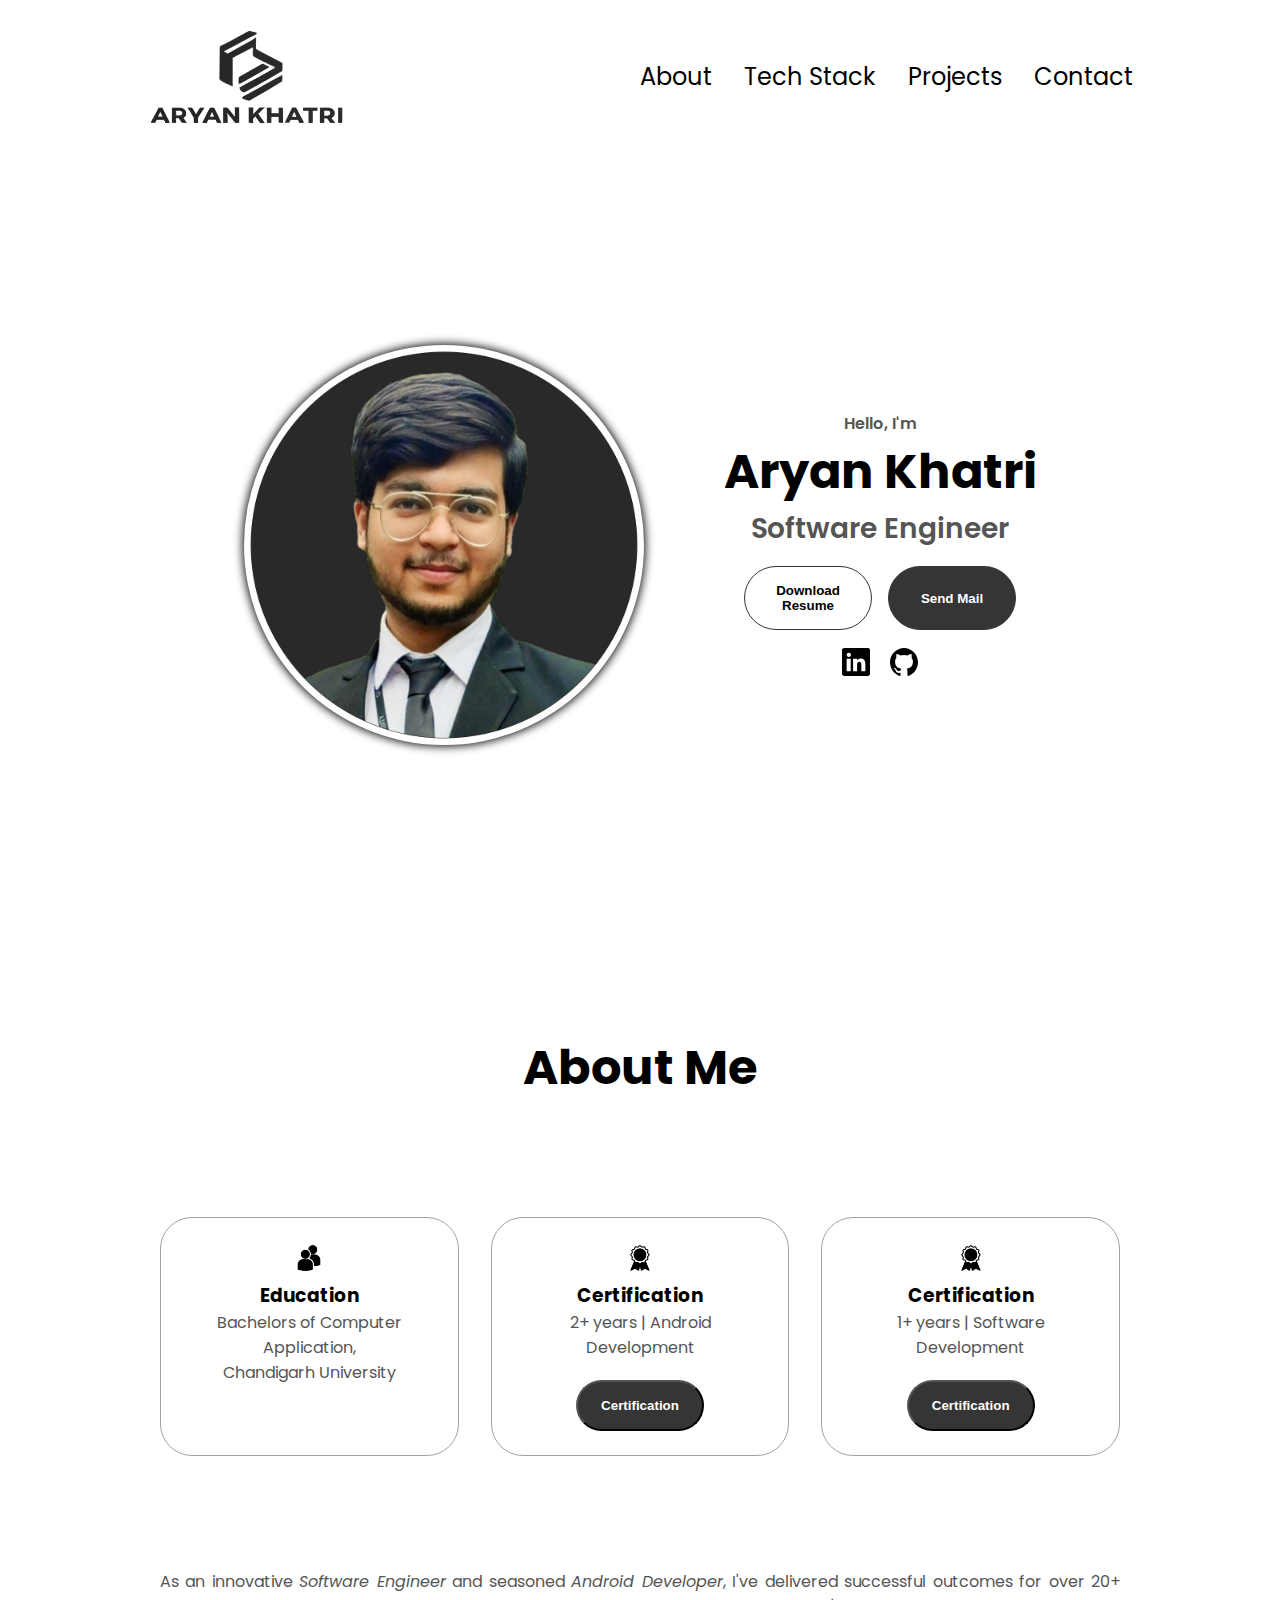
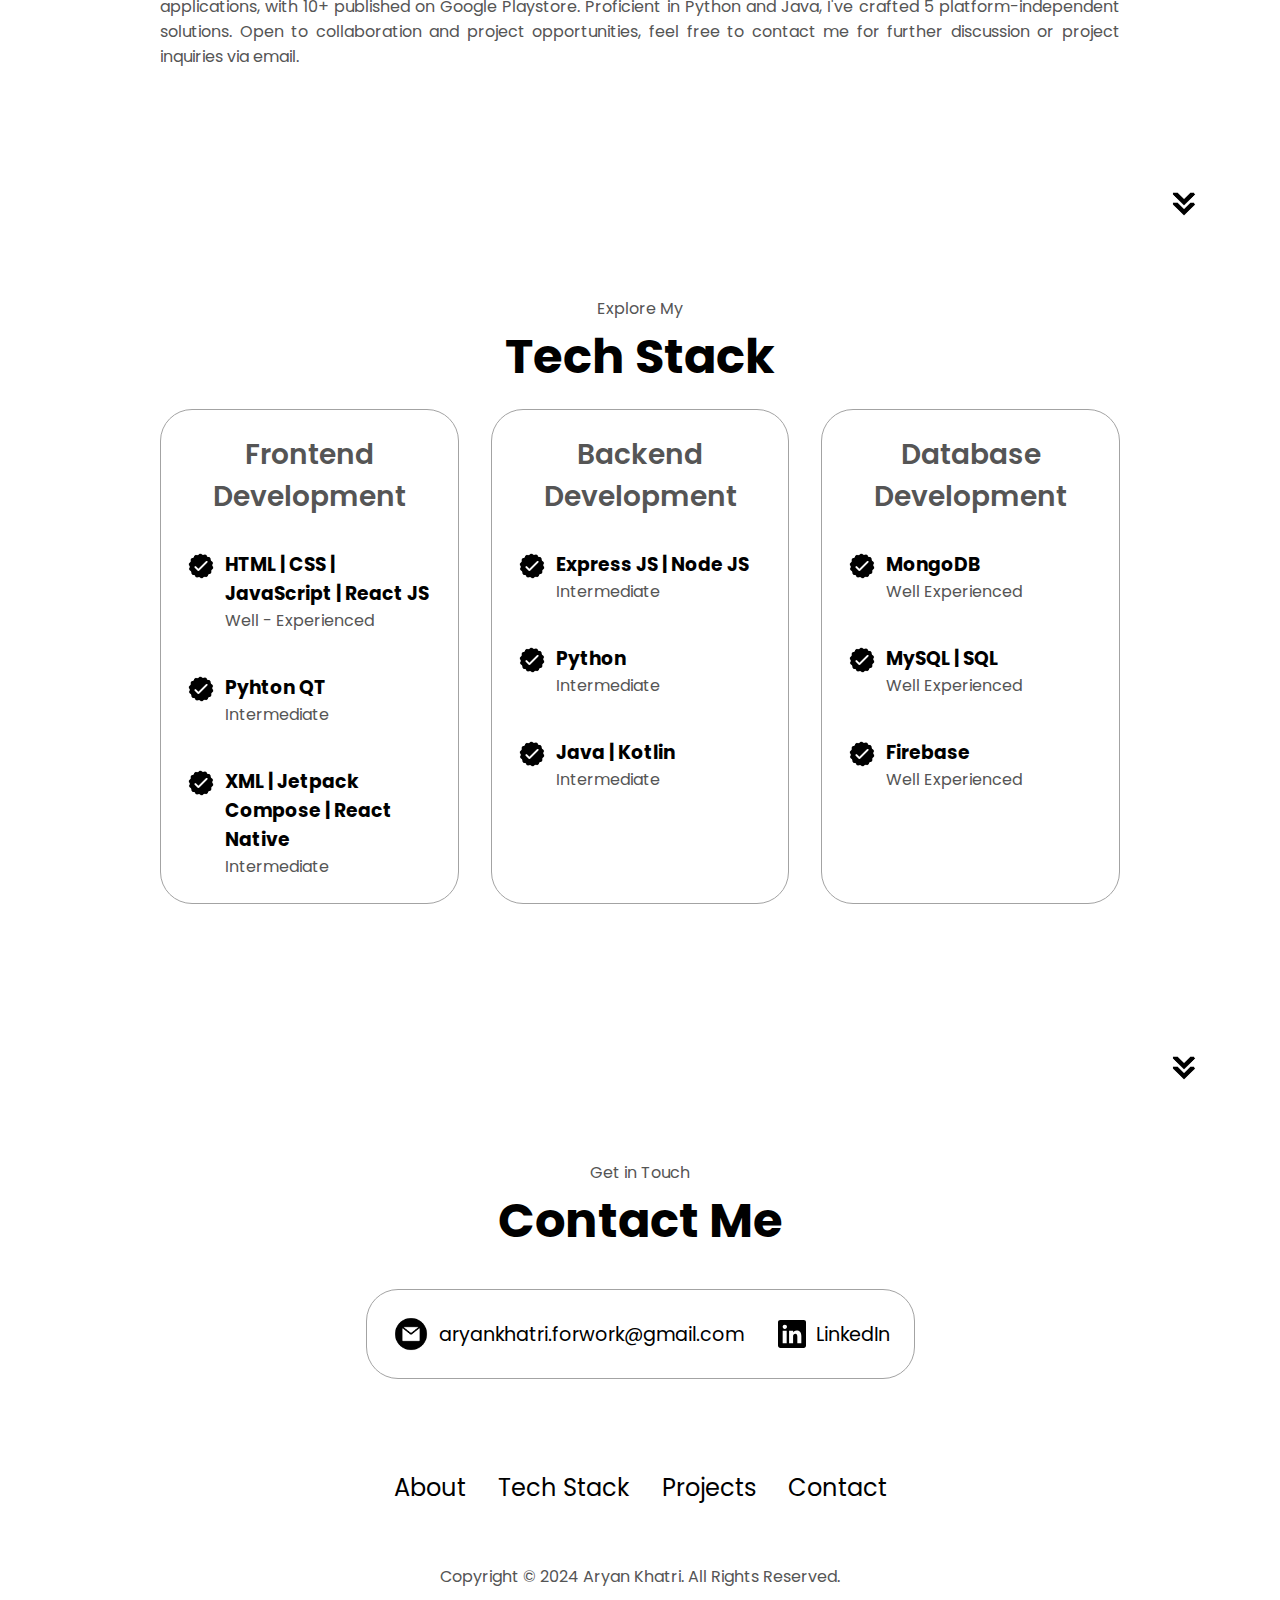
==== index.html @ 06ba3542 "portfolio" ====
<!DOCTYPE html>
<html lang="en">
  <head>
    <meta charset="UTF-8" />
    <meta name="viewport" content="width=device-width, initial-scale=1.0" />
    <title>Aryan Khatri</title>
    <link rel="icon" href="./assets/logo-nav-icon.png" />
    <link rel="stylesheet" href="/style.css" />
    <link rel="stylesheet" href="/mediaQueries.css" />
  </head>
  <body>
    <div class="scroll-watcher"></div>
    <nav id="desktop-nav">
      <img src="./assets/logo-nav.png" alt="logo" class="logo" />
      <div>
        <ul class="nav-links">
          <li><a href="#about">About</a></li>
          <li><a href="#experience">Tech Stack</a></li>
          <li><a href="#projects">Projects</a></li>
          <li><a href="#contact">Contact</a></li>
        </ul>
      </div>
    </nav>
    <nav id="hamburger-nav">
      <img src="./assets/logo-nav.png" alt="logo" width="30%" />
      <div class="hamburger-menu">
        <div class="hamburger-icon" onclick="toggleMenu()">
          <span></span>
          <span></span>
          <span></span>
        </div>
        <div class="menu-links">
          <li><a href="#about" onclick="toggleMenu()">About</a></li>
          <li><a href="#experience" onclick="toggleMenu()">Teck Stack</a></li>
          <li><a href="#projects" onclick="toggleMenu()">Projects</a></li>
          <li><a href="#contact" onclick="toggleMenu()">Contact</a></li>
        </div>
      </div>
    </nav>

    <section id="profile">
      <div class="section__pic-container">
        <img src="./assets/profilepic.png" alt="Aryan profile picture" />
      </div>
      <div class="section__text">
        <p class="section__text__p1">Hello, I'm</p>
        <h1 class="title">Aryan Khatri</h1>
        <p class="section__text__p2">Software Engineer</p>
        <div class="btn-container">
          <button
            class="btn btn-color-2"
            onclick="window.open('./assets/resume.pdf')"
          >
            Download Resume
          </button>
          <button class="btn btn-color-1">
            <a href="mailto:aryankhatri.forwork@gmail.com">Send Mail</a>
          </button>
        </div>
        <div id="socials-container">
          <img
            src="./assets/logo-linkedin.svg"
            alt="My LinkedIn profile"
            class="icon"
            onclick="window.open('https://www.linkedin.com/in/aryan-khatri-283b49229', '_blank')"
          />
          <img
            src="./assets/logo-github.svg"
            alt="My Github profile"
            class="icon"
            onclick="window.open('https://github.com/aryanDevAK', '_blank')"
          />
        </div>
      </div>
    </section>

    <section id="about">
      <h1 class="title">About Me</h1>
      <div class="section-container">
        <div class="about-details-container">
          <div class="about-containers">
            <div class="details-container">
              <img
                src="./assets/education.png"
                alt="Education icon"
                class="icon"
              />
              <h3>Education</h3>
              <p>
                Bachelors of Computer Application,<br />Chandigarh University
              </p>
            </div>
            <div class="details-container">
              <img
                src="./assets/experience.png"
                alt="Experience icon"
                class="icon"
              />
              <h3>Certification</h3>
              <p>2+ years | Android Development</p>
              <button
                class="box-btn"
                onclick="window.open('https://drive.google.com/file/d/1_Xl2D-YAw-LMAHGQYtM7B637UCGHWIzQ/view?usp=drive_link','-_blank')"
              >
                Certification
              </button>
            </div>
            <div class="details-container">
              <img
                src="./assets/experience.png"
                alt="Experience icon"
                class="icon"
              />
              <h3>Certification</h3>
              <p>1+ years | Software Development</p>
              <button
                class="box-btn"
                onclick="window.open('https://drive.google.com/file/d/1wooyBciOslnFU97cR3ZsQciO96mLiVzB/view?usp=drive_link','_blank')"
              >
                Certification
              </button>
            </div>
          </div>
          <div class="text-container">
            <p>
              As an innovative <em>Software Engineer</em> and seasoned
              <em>Android Developer</em>, I've delivered successful outcomes for
              over 20+ applications, with 10+ published on Google Playstore.
              Proficient in Python and Java, I've crafted 5 platform-independent
              solutions. Open to collaboration and project opportunities, feel
              free to contact me for further discussion or project inquiries via
              email.
            </p>
          </div>
        </div>
      </div>
      <img
        src="./assets/arrow.png"
        alt="Arrow icon"
        class="icon arrow"
        onclick="location.href='./#experience'"
      />
    </section>

    <section id="experience">
      <p class="section__text__p1">Explore My</p>
      <h1 class="title">Tech Stack</h1>
      <div class="experience-details-container">
        <div class="about-containers">
          <div class="details-container">
            <h2 class="experience-sub-title">Frontend Development</h2>
            <div class="article-container">
              <article>
                <img
                  src="./assets/checkmark.png"
                  alt="Experience icon"
                  class="icon"
                />
                <div>
                  <h3>HTML | CSS | JavaScript | React JS</h3>
                  <p>Well - Experienced</p>
                </div>
              </article>
              <article>
                <img
                  src="./assets/checkmark.png"
                  alt="Experience icon"
                  class="icon"
                />
                <div>
                  <h3>Pyhton QT</h3>
                  <p>Intermediate</p>
                </div>
              </article>
              <article>
                <img
                  src="./assets/checkmark.png"
                  alt="Experience icon"
                  class="icon"
                />
                <div>
                  <h3>XML | Jetpack Compose | React Native</h3>
                  <p>Intermediate</p>
                </div>
              </article>
            </div>
          </div>
          <div class="details-container">
            <h2 class="experience-sub-title">Backend Development</h2>
            <div class="article-container">
              <article>
                <img
                  src="./assets/checkmark.png"
                  alt="Experience icon"
                  class="icon"
                />
                <div>
                  <h3>Express JS | Node JS</h3>
                  <p>Intermediate</p>
                </div>
              </article>
              <article>
                <img
                  src="./assets/checkmark.png"
                  alt="Experience icon"
                  class="icon"
                />
                <div>
                  <h3>Python</h3>
                  <p>Intermediate</p>
                </div>
              </article>
              <article>
                <img
                  src="./assets/checkmark.png"
                  alt="Experience icon"
                  class="icon"
                />
                <div>
                  <h3>Java | Kotlin</h3>
                  <p>Intermediate</p>
                </div>
              </article>
            </div>
          </div>
          <div class="details-container">
            <h2 class="experience-sub-title">Database Development</h2>
            <div class="article-container">
              <article>
                <img
                  src="./assets/checkmark.png"
                  alt="Experience icon"
                  class="icon"
                />
                <div>
                  <h3>MongoDB</h3>
                  <p>Well Experienced</p>
                </div>
              </article>
              <article>
                <img
                  src="./assets/checkmark.png"
                  alt="Experience icon"
                  class="icon"
                />
                <div>
                  <h3>MySQL | SQL</h3>
                  <p>Well Experienced</p>
                </div>
              </article>
              <article>
                <img
                  src="./assets/checkmark.png"
                  alt="Experience icon"
                  class="icon"
                />
                <div>
                  <h3>Firebase</h3>
                  <p>Well Experienced</p>
                </div>
              </article>
            </div>
          </div>
        </div>
      </div>
      <img
        src="./assets/arrow.png"
        alt="Arrow icon"
        class="icon arrow"
        onclick="location.href='./#projects'"
      />
    </section>

    <section id="contact">
      <p class="section__text__p1">Get in Touch</p>
      <h1 class="title">Contact Me</h1>
      <div class="contact-info-upper-container">
        <div class="contact-info-container">
          <img
            src="./assets/email.png"
            alt="Email icon"
            class="icon contact-icon email-icon"
          />
          <p>
            <a href="mailto:examplemail@gmail.com"
              >aryankhatri.forwork@gmail.com</a
            >
          </p>
        </div>
        <div class="contact-info-container">
          <img
            src="./assets/logo-linkedin.svg"
            alt="LinkedIn icon"
            class="icon contact-icon"
          />
          <p><a href="https://www.linkedin.com">LinkedIn</a></p>
        </div>
      </div>
    </section>

    <footer>
      <nav>
        <div class="nav-links-container">
          <ul class="nav-links">
            <li><a href="#about">About</a></li>
            <li><a href="#experience">Tech Stack</a></li>
            <li><a href="#projects">Projects</a></li>
            <li><a href="#contact">Contact</a></li>
          </ul>
        </div>
      </nav>
      <p>Copyright &#169; 2024 Aryan Khatri. All Rights Reserved.</p>
    </footer>
  </body>
</html>
---- style.css ----
/* GENERAL */

@import url("https://fonts.googleapis.com/css2?family=Poppins:wght@300;400;500;600&display=swap");

* {
  margin: 0;
  padding: 0;
}

body {
  font-family: "Poppins", sans-serif;
}

html {
  scroll-behavior: smooth;
}

p {
  color: rgb(85, 85, 85);
}

/* TRANSITION */

a,
.btn {
  transition: all 300ms ease;
}

/* Scroll Watcher */
.scroll-watcher {
  height: 5px;
  position: fixed;
  top: 0;
  z-index: 100000;
  background-color: black;
  width: 100%;
  scale: 0 1;
  transform-origin: left;
  animation: scroll-watcher linear;
  animation-timeline: scroll();
}
@keyframes scroll-watcher {
  to {
    scale: 1 1;
  }
}

/* DESKTOP NAV */

nav,
.nav-links {
  display: flex;
}

nav {
  justify-content: space-around;
  align-items: center;
  height: 17vh;
}

.nav-links {
  gap: 2rem;
  list-style: none;
  font-size: 1.5rem;
}

a {
  color: black;
  text-decoration: none;
  text-decoration-color: white;
}

a:hover {
  color: grey;
  text-decoration: underline;
  text-underline-offset: 1rem;
  text-decoration-color: rgb(181, 181, 181);
}

.logo {
  width: 200px;
  height: 100px;
}

.logo:hover {
  cursor: pointer;
}

/* HAMBURGER MENU */

#hamburger-nav {
  display: none;
}

.hamburger-menu {
  position: relative;
  display: inline-block;
}

.hamburger-icon {
  display: flex;
  flex-direction: column;
  justify-content: space-between;
  height: 24px;
  width: 30px;
  cursor: pointer;
}

.hamburger-icon span {
  width: 100%;
  height: 2px;
  background-color: black;
  transition: all 0.3 ease-in-out;
}

.menu-links {
  position: absolute;
  top: 100%;
  right: 0;
  background-color: white;
  width: fit-content;
  max-height: 0;
  overflow: hidden;
  transition: all 0.3 ease-in-out;
}

.menu-links a {
  display: block;
  padding: 10px;
  text-align: center;
  font-size: 1.5rem;
  color: black;
  text-decoration: none;
  transition: all 0.3 ease-in-out;
}

.menu-links li {
  list-style: none;
}

.menu-links.open {
  max-height: 300px;
}

.hamburger-icon.open span:first-child {
  transform: rotate(45deg) translate(10px, 5px);
}

.hamburger-icon.open span:nth-child(2) {
  opacity: 0;
}

.hamburger-icon.open span:last-child {
  transform: rotate(-45deg) translate(10px, -5px);
}

.hamburger-icon span:first-child {
  transform: none;
}

.hamburger-icon span:first-child {
  opacity: 1;
}

.hamburger-icon span:first-child {
  transform: none;
}

/* SECTIONS */

section {
  padding-top: 4vh;
  height: 96vh;
  margin: 0 10rem;
  box-sizing: border-box;
  min-height: fit-content;
}

.section-container {
  display: flex;
}

/* PROFILE SECTION */

#profile {
  display: flex;
  justify-content: center;
  gap: 5rem;
  height: 80vh;
}

.section__pic-container {
  display: flex;
  height: 400px;
  width: 400px;
  margin: auto 0;
  border-radius: 50%;
  box-shadow: 0 0 10px 1px;
}

.section__text {
  align-self: center;
  text-align: center;
}

.section__text p {
  font-weight: 600;
}

.section__text__p2 {
  font-size: 1.75rem;
  margin-bottom: 1rem;
}

.title {
  font-size: 3rem;
  text-align: center;
}

#socials-container {
  display: flex;
  justify-content: center;
  margin-top: 1rem;
  gap: 1rem;
}

/* ICONS */

.icon {
  cursor: pointer;
  height: 2rem;
}

/* BUTTONS */

.btn-container {
  display: flex;
  justify-content: center;
  gap: 1rem;
}

.btn {
  font-weight: 600;
  transition: all 300ms ease;
  padding: 1rem;
  width: 8rem;
  border-radius: 2rem;
}

.btn-color-1,
.btn-color-2 {
  border: rgb(53, 53, 53) 0.1rem solid;
}

.btn-color-1:hover,
.btn-color-2:hover {
  cursor: pointer;
}

.btn-color-1,
.btn-color-2:hover {
  background: rgb(53, 53, 53);
  color: white;
}

.btn-color-1:hover,
.box-btn:hover {
  background: rgb(0, 0, 0);
}
.btn-color-1 a {
  color: white;
  text-decoration: none;
}
.btn-color-2 {
  background: none;
}

.btn-color-2:hover {
  border: rgb(255, 255, 255) 0.1rem solid;
}

.btn-container {
  gap: 1rem;
}

.box-btn {
  font-weight: 600;
  transition: all 300ms ease;
  margin-top: 20px;
  padding: 1rem;
  width: 8rem;
  color: white;
  border-radius: 2rem;
  background-color: rgb(53, 53, 53);
}

/* ABOUT SECTION */

#about {
  position: relative;
}
.section__text__p1 {
  text-align: center;
}
.about-containers {
  gap: 2rem;
  margin-bottom: 1rem;
  margin-top: 1rem;
}

.about-details-container {
  justify-content: space-evenly;
  align-items: center;
  flex-direction: column;
  display: flex;
}

.about-containers {
  display: flex;
}

.about-pic {
  border-radius: 2rem;
}

.arrow {
  position: absolute;
  right: -5rem;
  bottom: 2.5rem;
}

.details-container {
  width: 300px;
  padding: 1.5rem;
  flex: 1;
  background: white;
  border-radius: 2rem;
  border: rgb(53, 53, 53) 0.1rem solid;
  border-color: rgb(163, 163, 163);
  text-align: center;
}

.section-container {
  gap: 4rem;
  height: 80%;
}

.section__pic-container {
  height: 400px;
  width: 400px;
  margin: auto 0;
}
.text-container p {
  text-align: justify;
}

/* EXPERIENCE SECTION */

#experience {
  position: relative;
}

.experience-sub-title {
  color: rgb(85, 85, 85);
  font-weight: 600;
  font-size: 1.75rem;
  margin-bottom: 2rem;
}

.experience-details-container {
  display: flex;
  justify-content: center;
  flex-direction: column;
}

.article-container {
  display: flex;
  text-align: initial;
  flex-wrap: wrap;
  flex-direction: row;
  gap: 2.5rem;
  justify-content: flex-start;
}

article {
  display: flex;
  justify-content: space-around;
  gap: 0.5rem;
}

article .icon {
  cursor: default;
}

/* PROJECTS SECTION */

#projects {
  position: relative;
}

.color-container {
  border-color: rgb(163, 163, 163);
  background: rgb(250, 250, 250);
}

.project-img {
  border-radius: 2rem;
  width: 90%;
  height: 90%;
}

.project-title {
  margin: 1rem;
  color: black;
}

.project-btn {
  color: black;
  border-color: rgb(163, 163, 163);
}

/* CONTACT */

#contact {
  display: flex;
  justify-content: center;
  flex-direction: column;
  height: 70vh;
}

.contact-info-upper-container {
  display: flex;
  justify-content: center;
  border-radius: 2rem;
  border: rgb(53, 53, 53) 0.1rem solid;
  border-color: rgb(163, 163, 163);
  background: (250, 250, 250);
  margin: 2rem auto;
  padding: 0.5rem;
}

.contact-info-container {
  display: flex;
  align-items: center;
  justify-content: center;
  gap: 0.5rem;
  margin: 1rem;
}

.contact-info-container p {
  font-size: larger;
}

.contact-icon {
  cursor: default;
}

.email-icon {
  height: 2.5rem;
}

/* FOOTER SECTION */

footer {
  height: 26vh;
  margin: 0 1rem;
}

footer p {
  text-align: center;
}

@keyframes fade-in {
  from {
    scale: 0.8;
    opacity: 0;
  }
  to {
    scale: 1;
    opacity: 100;
  }
}
---- mediaQueries.css ----
@media screen and (max-width: 1400px) {
  #profile {
    height: 83vh;
    margin-bottom: 6rem;
  }
  .about-containers {
    flex-wrap: wrap;
  }
  #contact,
  #projects {
    height: fit-content;
  }
}

@media screen and (max-width: 1200px) {
  #desktop-nav {
    display: none;
  }
  #hamburger-nav {
    display: flex;
  }
  #experience,
  .experience-details-container {
    margin-top: 2rem;
  }
  #profile,
  .section-container {
    display: block;
  }
  .arrow {
    display: none;
  }
  section,
  .section-container {
    height: fit-content;
  }
  section {
    margin: 0 5%;
  }
  .section__pic-container {
    width: 275px;
    height: 275px;
    margin: 0 auto 2rem;
  }
  .about-containers {
    margin-top: 0;
  }
}

@media screen and (max-width: 600px) {
  #contact,
  footer {
    height: 40vh;
  }
  #profile {
    height: 83vh;
    margin-bottom: 0;
  }
  article {
    font-size: 1rem;
  }
  footer nav {
    height: fit-content;
    margin-bottom: 2rem;
  }
  .about-containers,
  .contact-info-upper-container,
  .btn-container {
    flex-wrap: wrap;
  }
  .contact-info-container {
    margin: 0;
  }
  .contact-info-container p,
  .nav-links li a {
    font-size: 1rem;
  }
  .experience-sub-title {
    font-size: 1.25rem;
  }
  .logo {
    font-size: 1.5rem;
  }
  .nav-links {
    flex-direction: column;
    gap: 0.5rem;
    text-align: center;
  }
  .section__pic-container {
    width: 275px;
    height: 275px;
    justify-content: center;
  }
  .section__text__p2 {
    font-size: 1.25rem;
  }
  .title {
    font-size: 2rem;
  }
  .text-container {
    text-align: justify;
  }
}
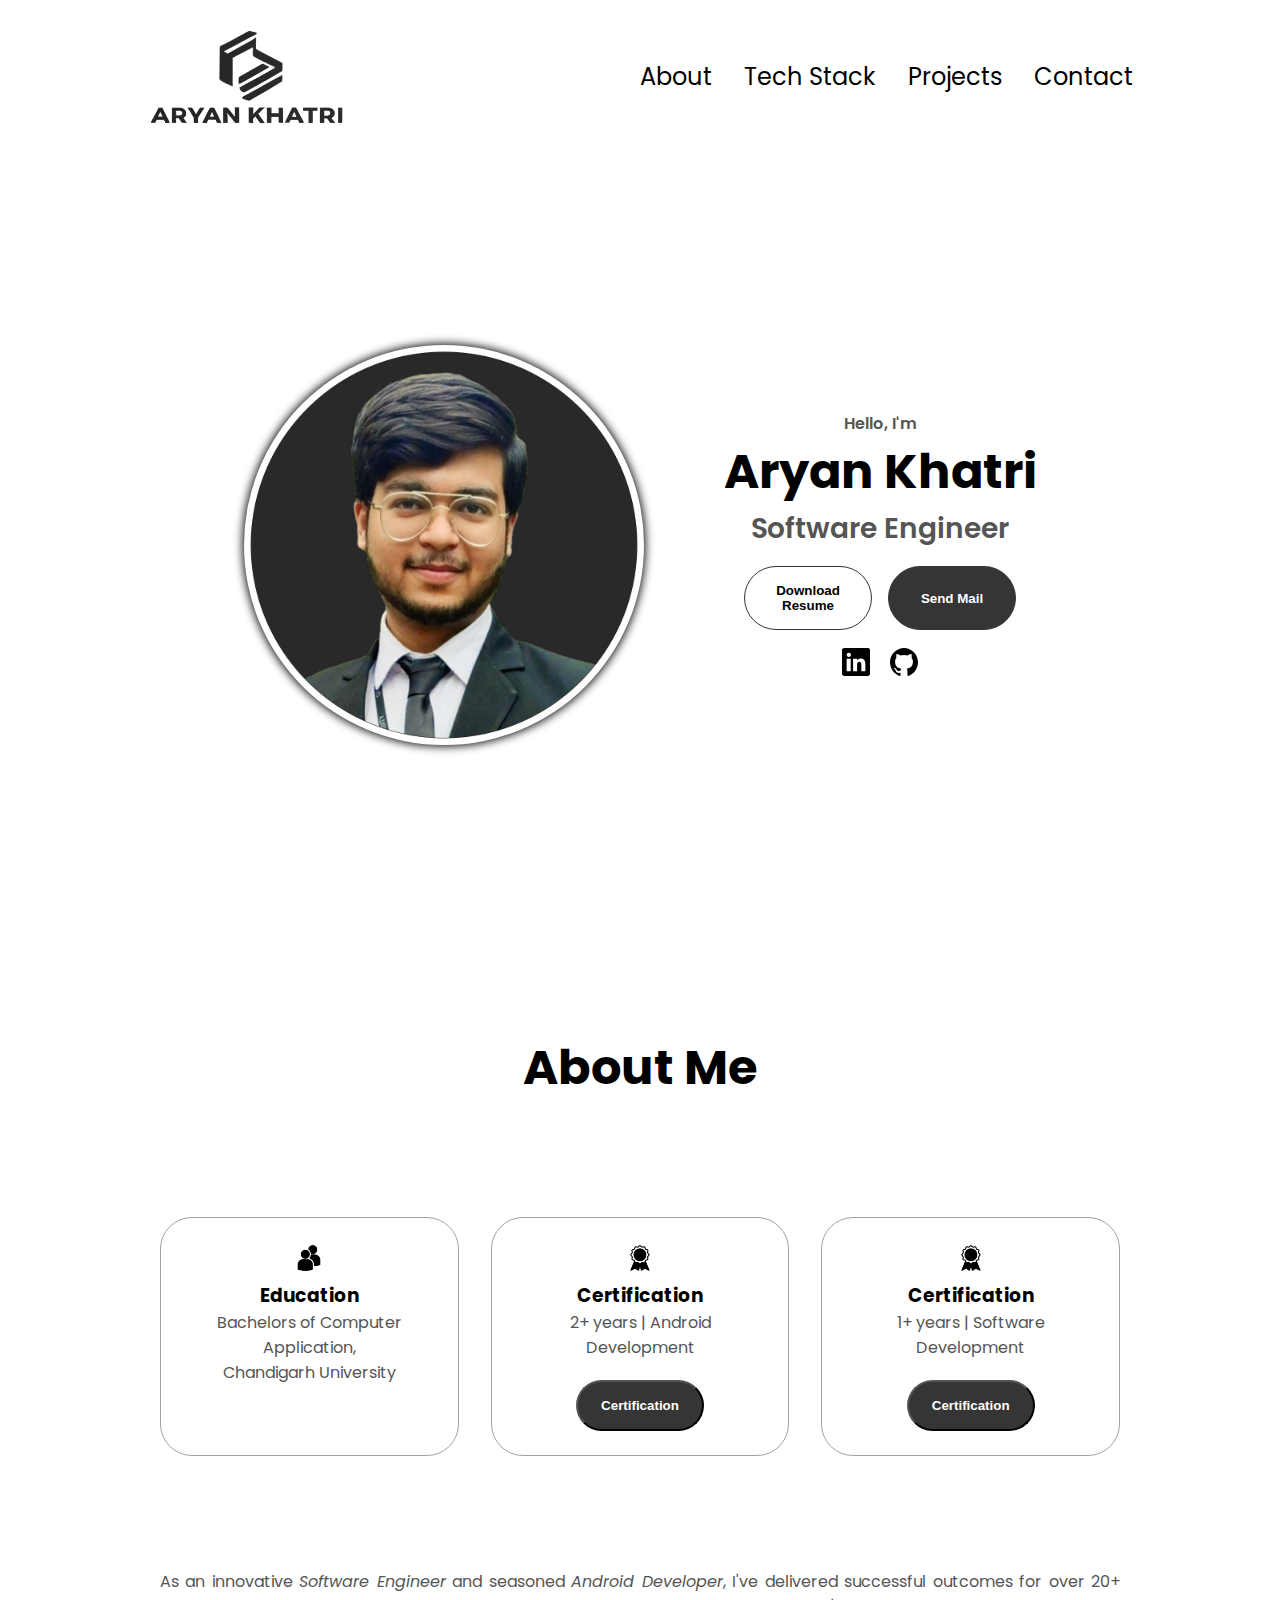
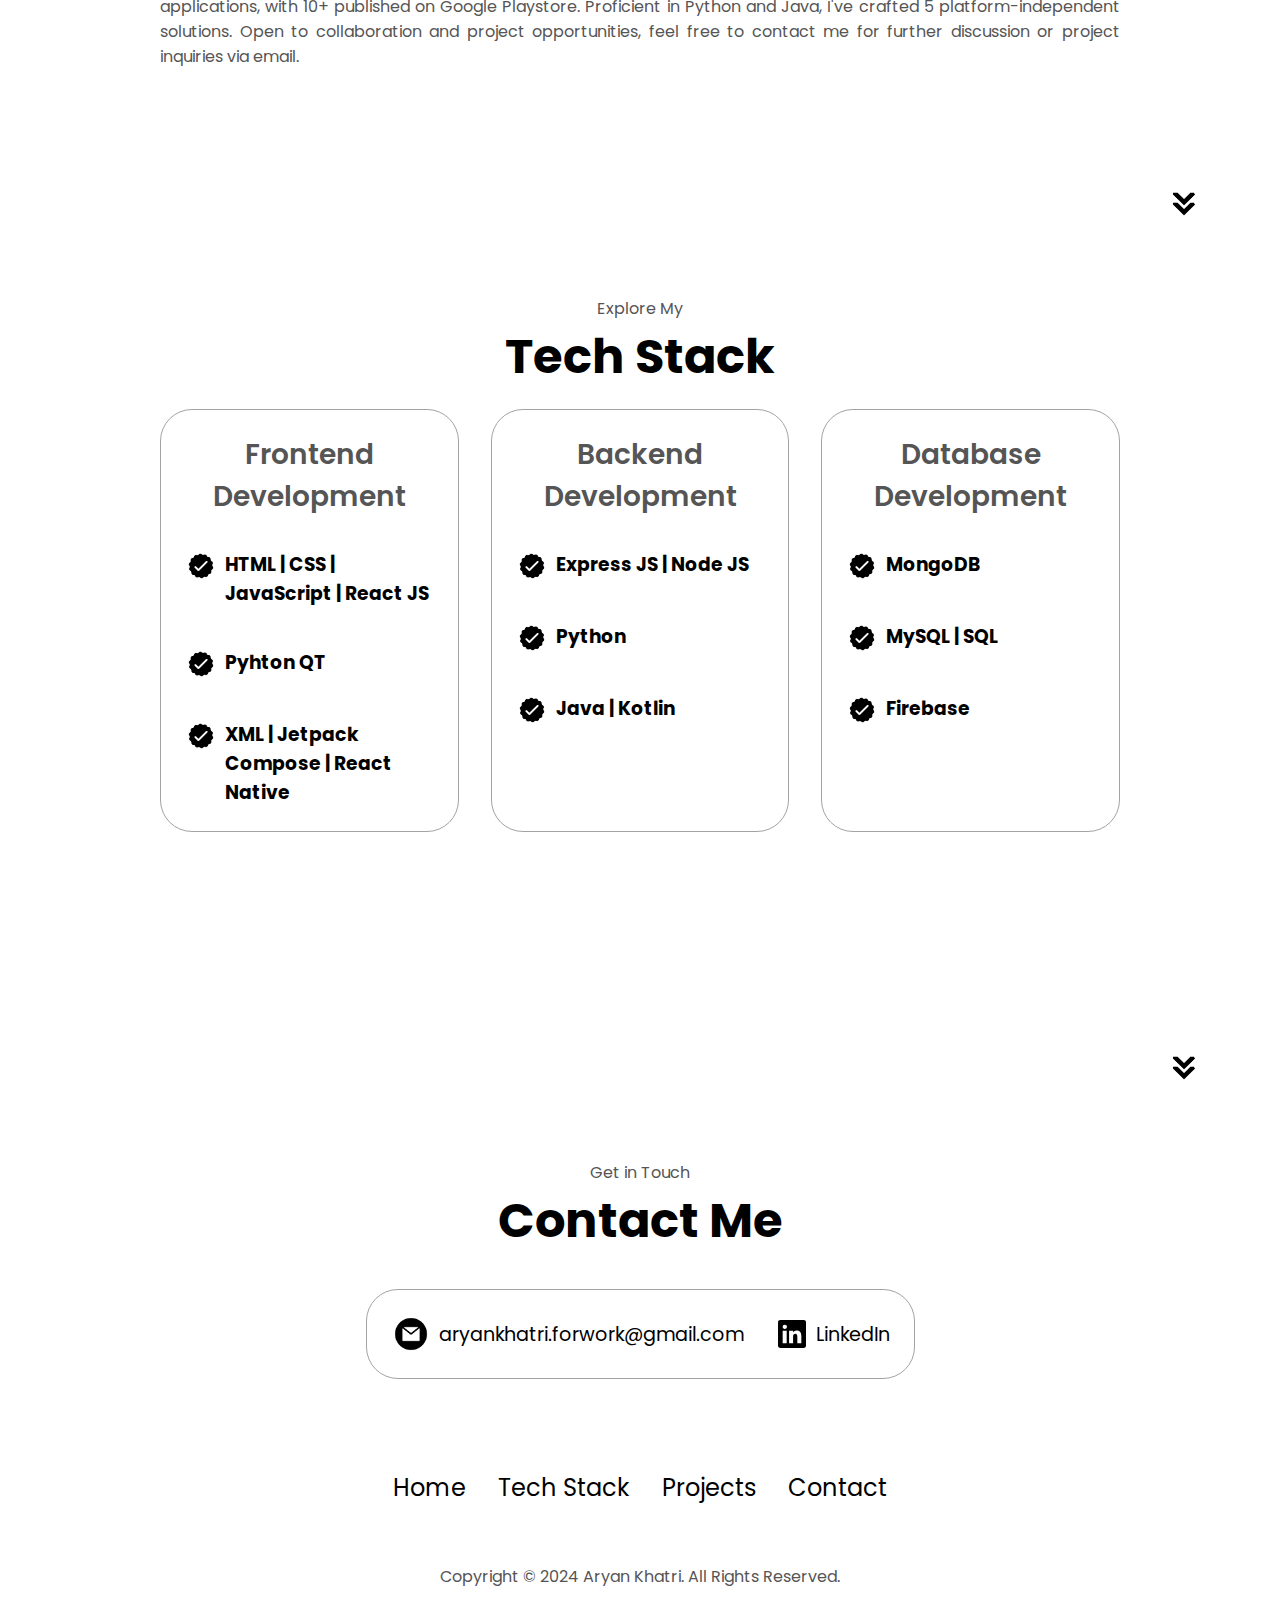
==== commit 473c1ac6: "portfolio" ====
--- a/index.html
+++ b/index.html
@@ -22,7 +22,7 @@
       </div>
     </nav>
     <nav id="hamburger-nav">
-      <img src="./assets/logo-nav.png" alt="logo" width="30%" />
+      <a href=""><img src="./assets/logo-nav.png" alt="logo" width="30%" /></a>
       <div class="hamburger-menu">
         <div class="hamburger-icon" onclick="toggleMenu()">
           <span></span>
@@ -100,7 +100,7 @@
               <p>2+ years | Android Development</p>
               <button
                 class="box-btn"
-                onclick="window.open('https://drive.google.com/file/d/1_Xl2D-YAw-LMAHGQYtM7B637UCGHWIzQ/view?usp=drive_link','-_blank')"
+                onclick="window.open('https://drive.google.com/file/d/1PBqS_9wfz19Wa4eLKAPt_MYzRF_PQ6pl/view?usp=sharing','-_blank')"
               >
                 Certification
               </button>
@@ -158,7 +158,6 @@
                 />
                 <div>
                   <h3>HTML | CSS | JavaScript | React JS</h3>
-                  <p>Well - Experienced</p>
                 </div>
               </article>
               <article>
@@ -169,7 +168,6 @@
                 />
                 <div>
                   <h3>Pyhton QT</h3>
-                  <p>Intermediate</p>
                 </div>
               </article>
               <article>
@@ -180,7 +178,6 @@
                 />
                 <div>
                   <h3>XML | Jetpack Compose | React Native</h3>
-                  <p>Intermediate</p>
                 </div>
               </article>
             </div>
@@ -196,7 +193,6 @@
                 />
                 <div>
                   <h3>Express JS | Node JS</h3>
-                  <p>Intermediate</p>
                 </div>
               </article>
               <article>
@@ -207,7 +203,6 @@
                 />
                 <div>
                   <h3>Python</h3>
-                  <p>Intermediate</p>
                 </div>
               </article>
               <article>
@@ -218,7 +213,6 @@
                 />
                 <div>
                   <h3>Java | Kotlin</h3>
-                  <p>Intermediate</p>
                 </div>
               </article>
             </div>
@@ -234,7 +228,6 @@
                 />
                 <div>
                   <h3>MongoDB</h3>
-                  <p>Well Experienced</p>
                 </div>
               </article>
               <article>
@@ -245,7 +238,6 @@
                 />
                 <div>
                   <h3>MySQL | SQL</h3>
-                  <p>Well Experienced</p>
                 </div>
               </article>
               <article>
@@ -256,7 +248,6 @@
                 />
                 <div>
                   <h3>Firebase</h3>
-                  <p>Well Experienced</p>
                 </div>
               </article>
             </div>
@@ -302,7 +293,7 @@
       <nav>
         <div class="nav-links-container">
           <ul class="nav-links">
-            <li><a href="#about">About</a></li>
+            <li><a href="#profile">Home</a></li>
             <li><a href="#experience">Tech Stack</a></li>
             <li><a href="#projects">Projects</a></li>
             <li><a href="#contact">Contact</a></li>
@@ -311,5 +302,6 @@
       </nav>
       <p>Copyright &#169; 2024 Aryan Khatri. All Rights Reserved.</p>
     </footer>
+    <script src="script.js"></script>
   </body>
 </html>
--- a/style.css
+++ b/style.css
@@ -480,3 +480,29 @@
     opacity: 100;
   }
 }
+
+/* Light mode styles */
+body {
+  background-color: white;
+  color: black;
+}
+
+/* Dark mode styles */
+.dark-mode body {
+  background-color: #1a1a1a;
+  color: white;
+}
+
+/* Style for the mode toggle button */
+.mode-toggle {
+  background-color: transparent;
+  border: none;
+  color: white;
+  cursor: pointer;
+  font-size: 16px;
+  padding: 10px 20px;
+}
+
+.mode-toggle:hover {
+  background-color: rgba(255, 255, 255, 0.1);
+}
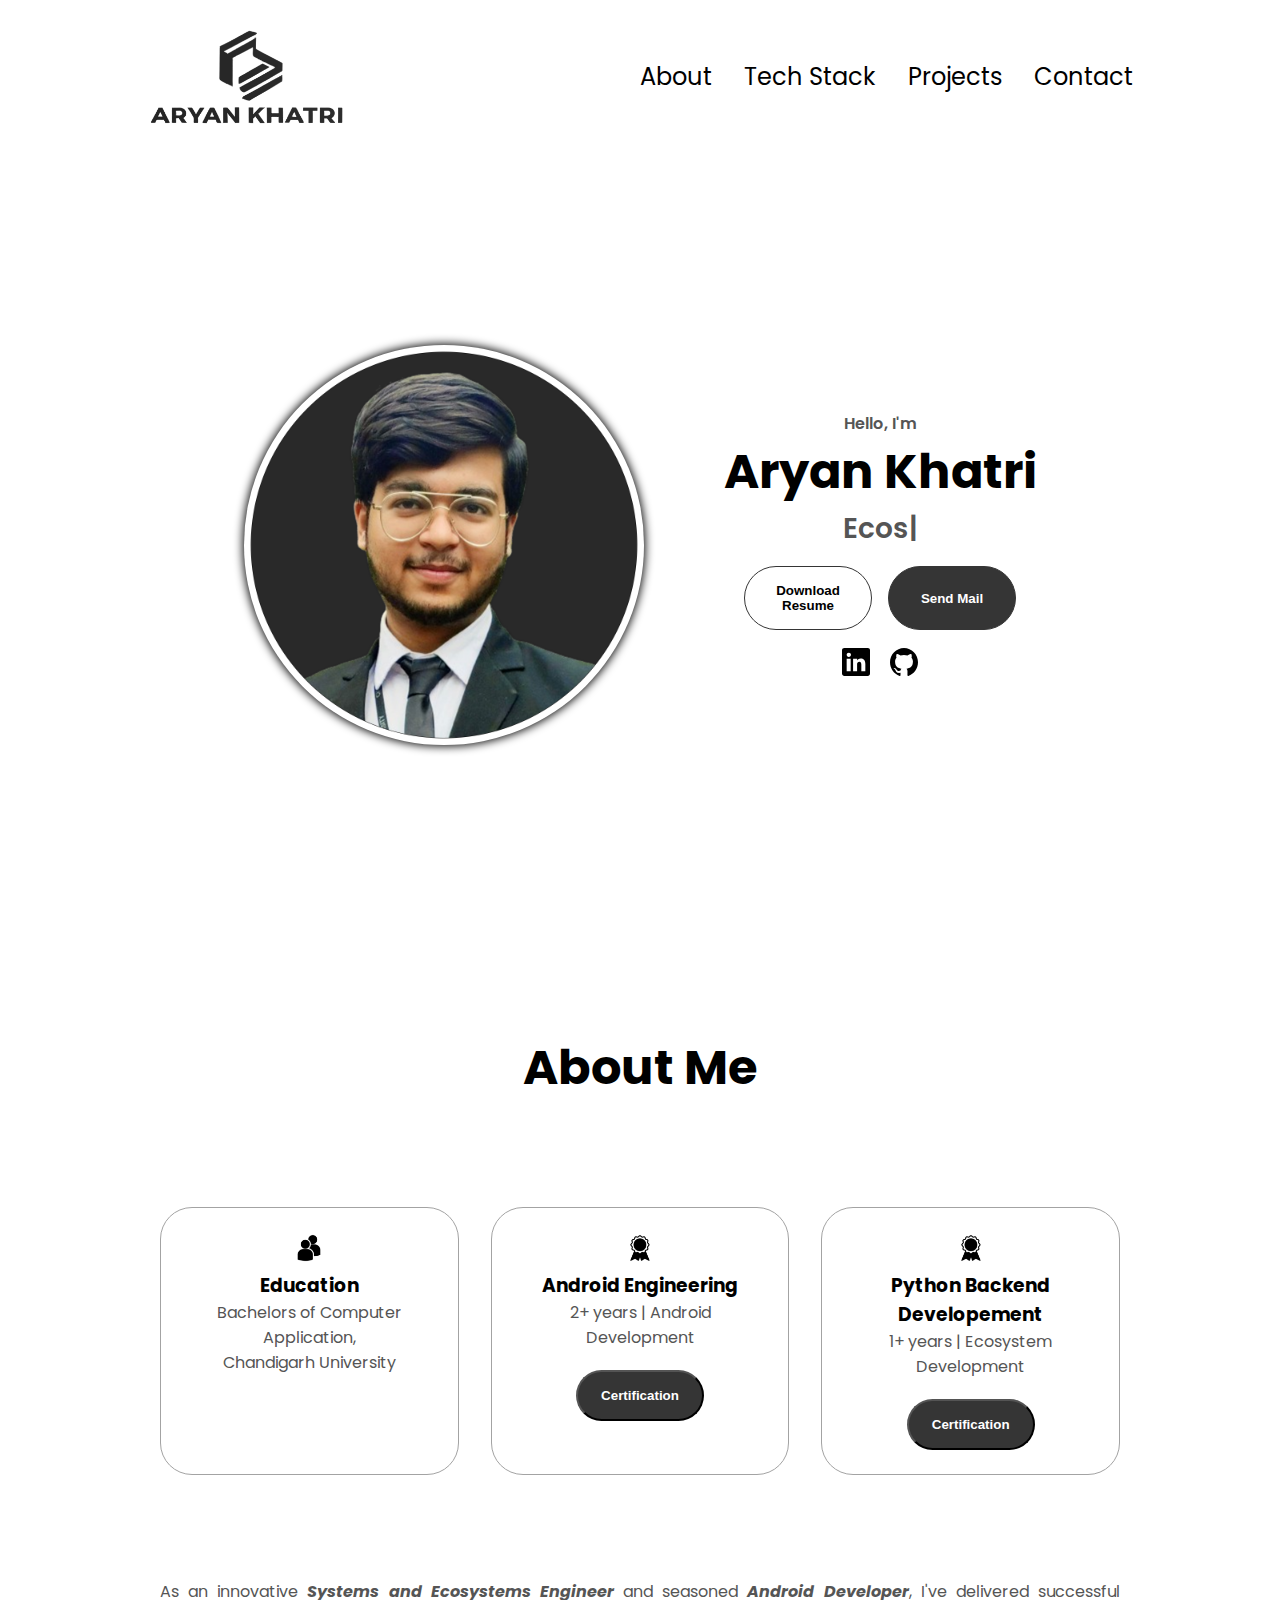
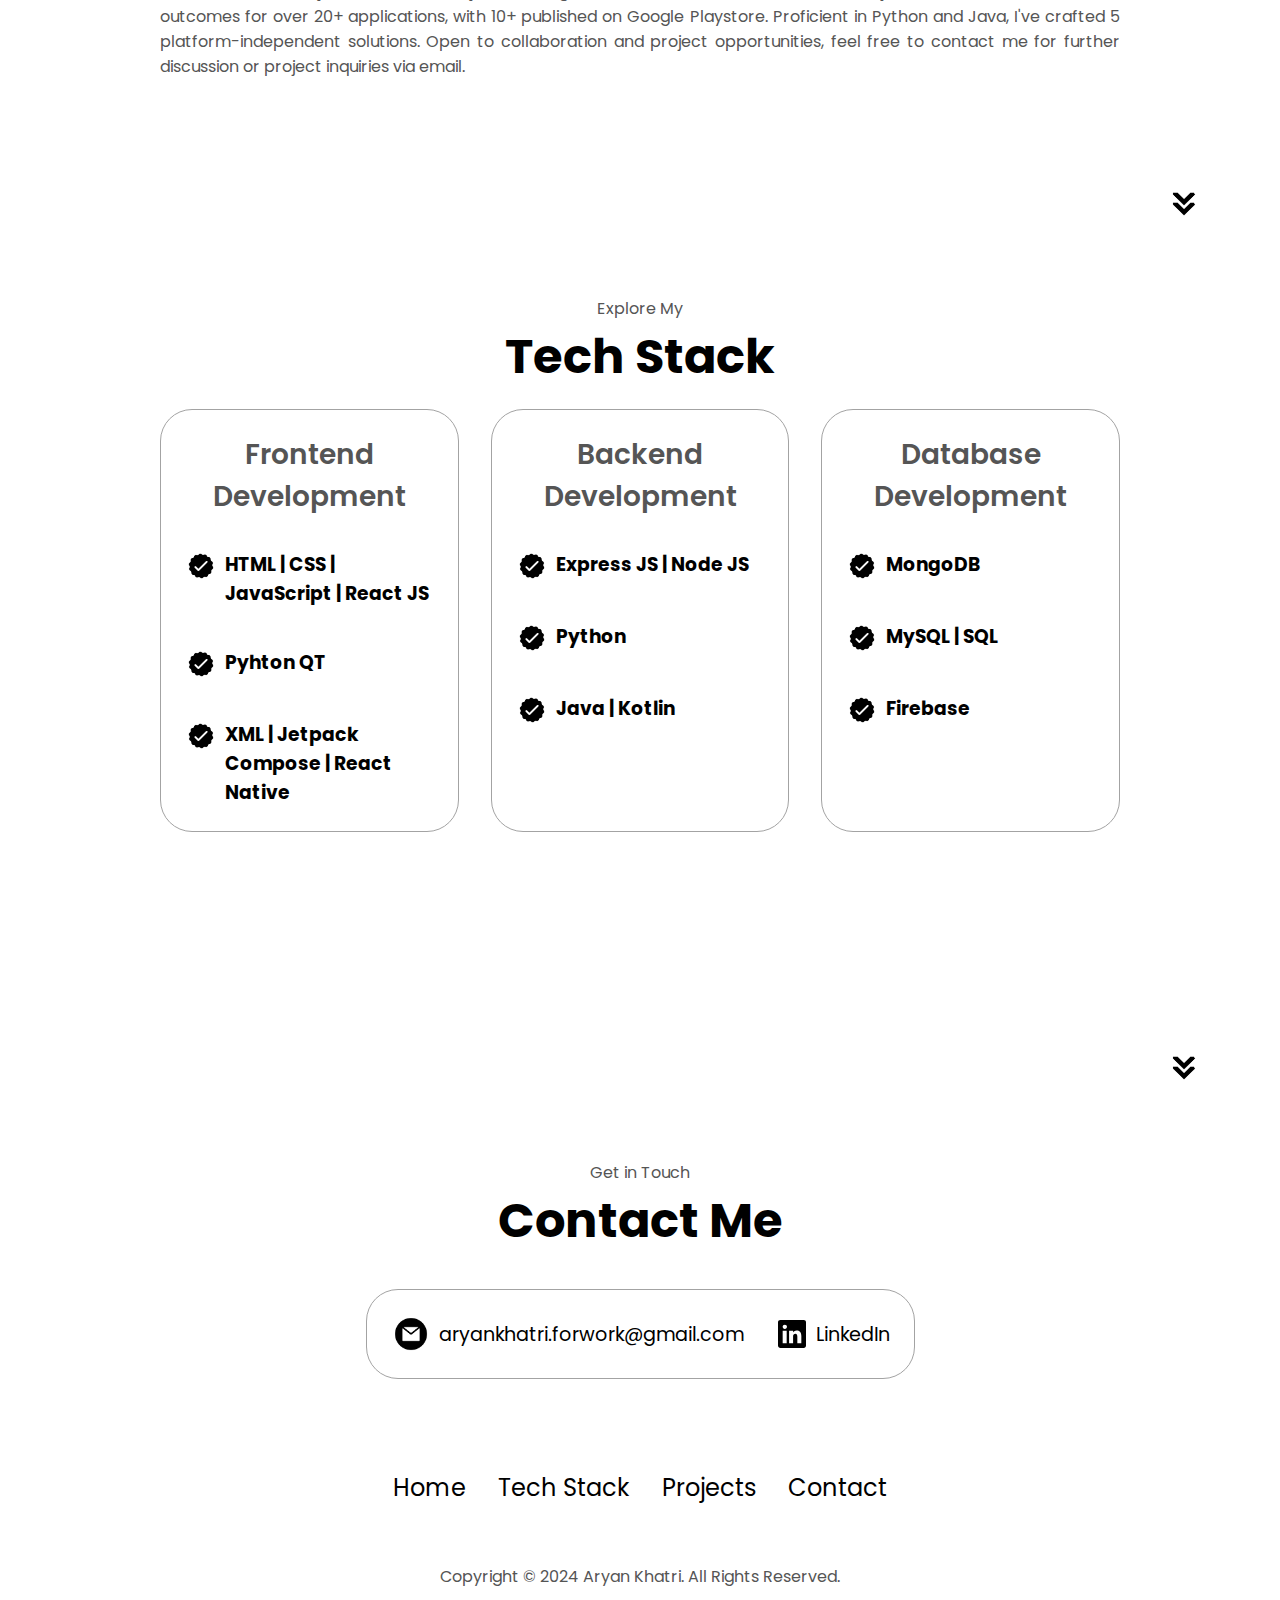
==== commit 11d6a395: "portfolio" ====
--- a/index.html
+++ b/index.html
@@ -45,7 +45,7 @@
       <div class="section__text">
         <p class="section__text__p1">Hello, I'm</p>
         <h1 class="title">Aryan Khatri</h1>
-        <p class="section__text__p2">Software Engineer</p>
+        <p class="section__text__p2" id="changingText">Software Engineer</p>
         <div class="btn-container">
           <button
             class="btn btn-color-2"
@@ -96,7 +96,7 @@
                 alt="Experience icon"
                 class="icon"
               />
-              <h3>Certification</h3>
+              <h3>Android Engineering</h3>
               <p>2+ years | Android Development</p>
               <button
                 class="box-btn"
@@ -111,8 +111,8 @@
                 alt="Experience icon"
                 class="icon"
               />
-              <h3>Certification</h3>
-              <p>1+ years | Software Development</p>
+              <h3>Python Backend Developement</h3>
+              <p>1+ years | Ecosystem Development</p>
               <button
                 class="box-btn"
                 onclick="window.open('https://drive.google.com/file/d/1wooyBciOslnFU97cR3ZsQciO96mLiVzB/view?usp=drive_link','_blank')"
@@ -123,13 +123,14 @@
           </div>
           <div class="text-container">
             <p>
-              As an innovative <em>Software Engineer</em> and seasoned
-              <em>Android Developer</em>, I've delivered successful outcomes for
-              over 20+ applications, with 10+ published on Google Playstore.
-              Proficient in Python and Java, I've crafted 5 platform-independent
-              solutions. Open to collaboration and project opportunities, feel
-              free to contact me for further discussion or project inquiries via
-              email.
+              As an innovative
+              <em><b>Systems and Ecosystems Engineer</b></em> and seasoned
+              <em><b>Android Developer</b></em
+              >, I've delivered successful outcomes for over 20+ applications,
+              with 10+ published on Google Playstore. Proficient in Python and
+              Java, I've crafted 5 platform-independent solutions. Open to
+              collaboration and project opportunities, feel free to contact me
+              for further discussion or project inquiries via email.
             </p>
           </div>
         </div>
--- a/style.css
+++ b/style.css
@@ -8,7 +8,7 @@
 }
 
 body {
-  font-family: "Poppins", sans-serif;
+  font-family: "poppins", "Roboto", "Arial", "Vedanta";
 }
 
 html {
@@ -353,6 +353,16 @@
 .text-container p {
   text-align: justify;
 }
+.section__text__p2::after {
+  content: "|"; /* Blinking cursor */
+  animation: blink 2s infinite;
+}
+
+@keyframes blink {
+  50% {
+    opacity: 0;
+  }
+}
 
 /* EXPERIENCE SECTION */
 
@@ -480,29 +490,3 @@
     opacity: 100;
   }
 }
-
-/* Light mode styles */
-body {
-  background-color: white;
-  color: black;
-}
-
-/* Dark mode styles */
-.dark-mode body {
-  background-color: #1a1a1a;
-  color: white;
-}
-
-/* Style for the mode toggle button */
-.mode-toggle {
-  background-color: transparent;
-  border: none;
-  color: white;
-  cursor: pointer;
-  font-size: 16px;
-  padding: 10px 20px;
-}
-
-.mode-toggle:hover {
-  background-color: rgba(255, 255, 255, 0.1);
-}
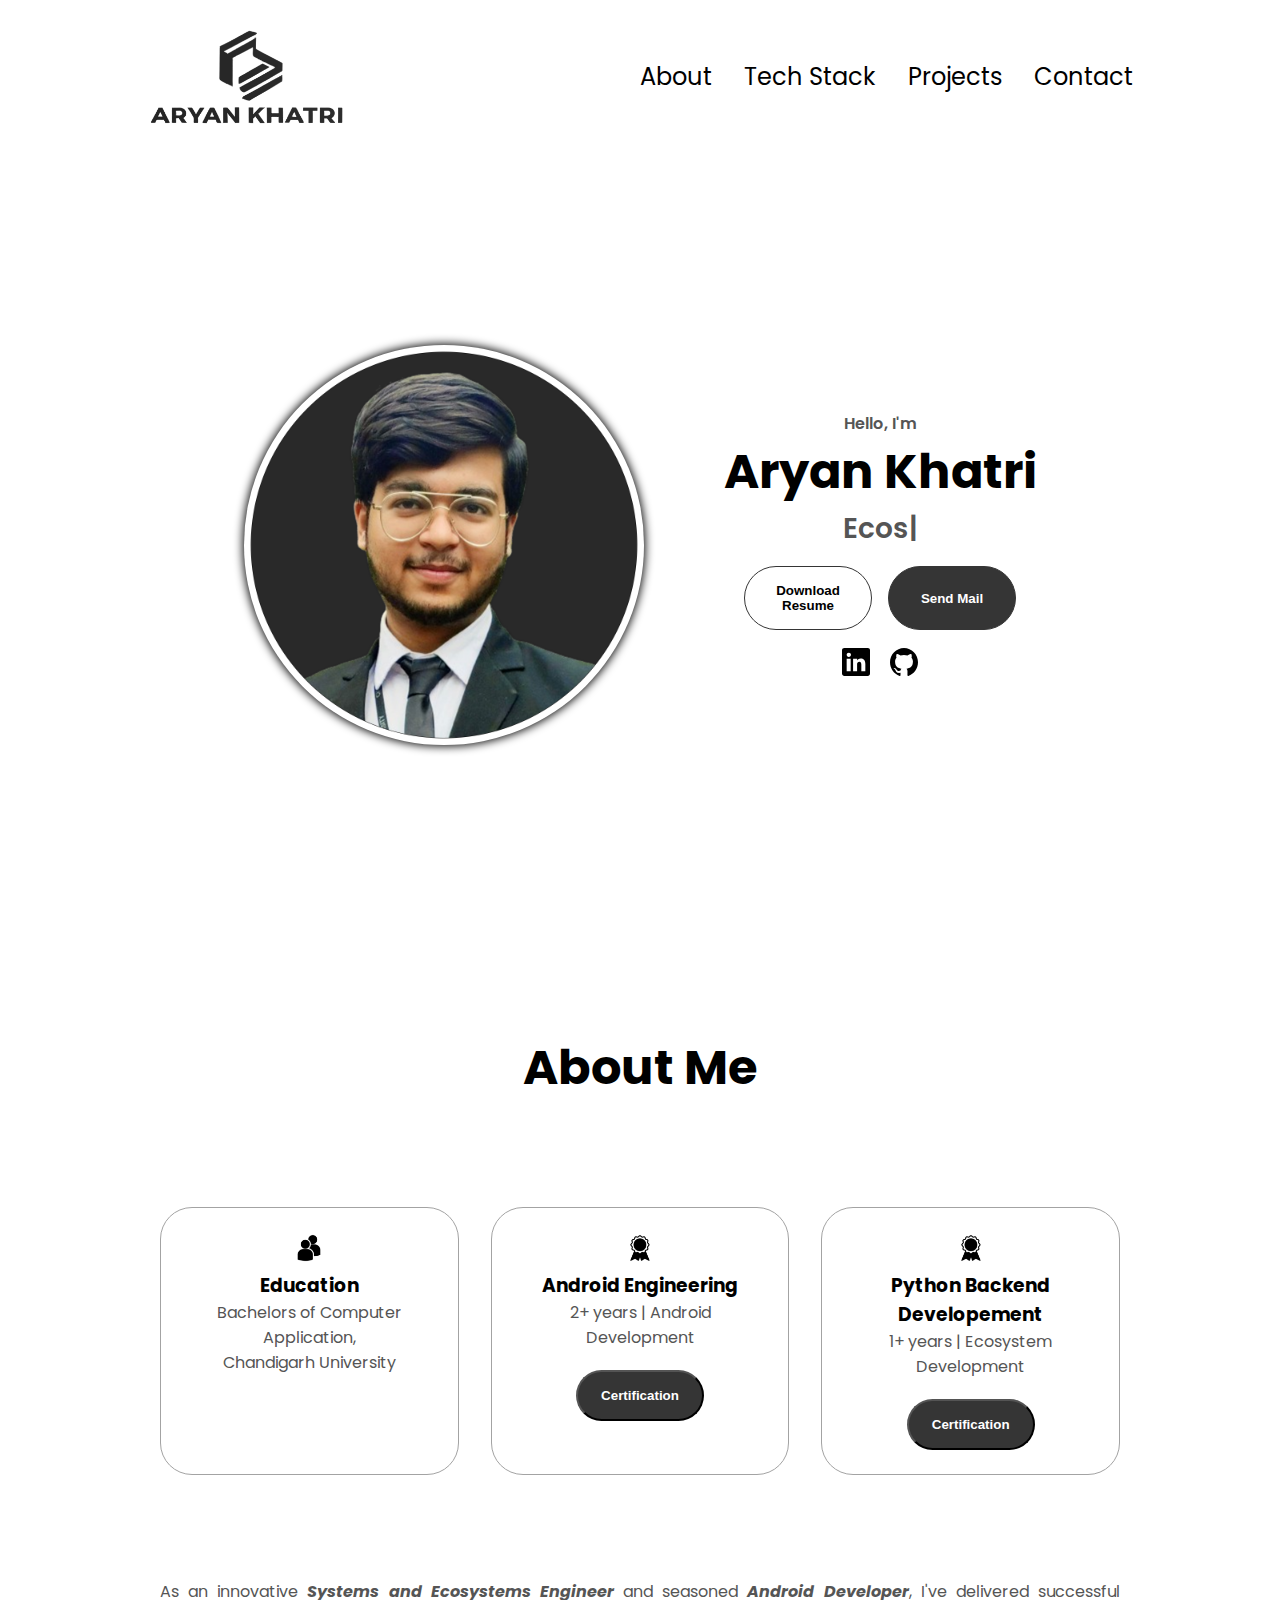
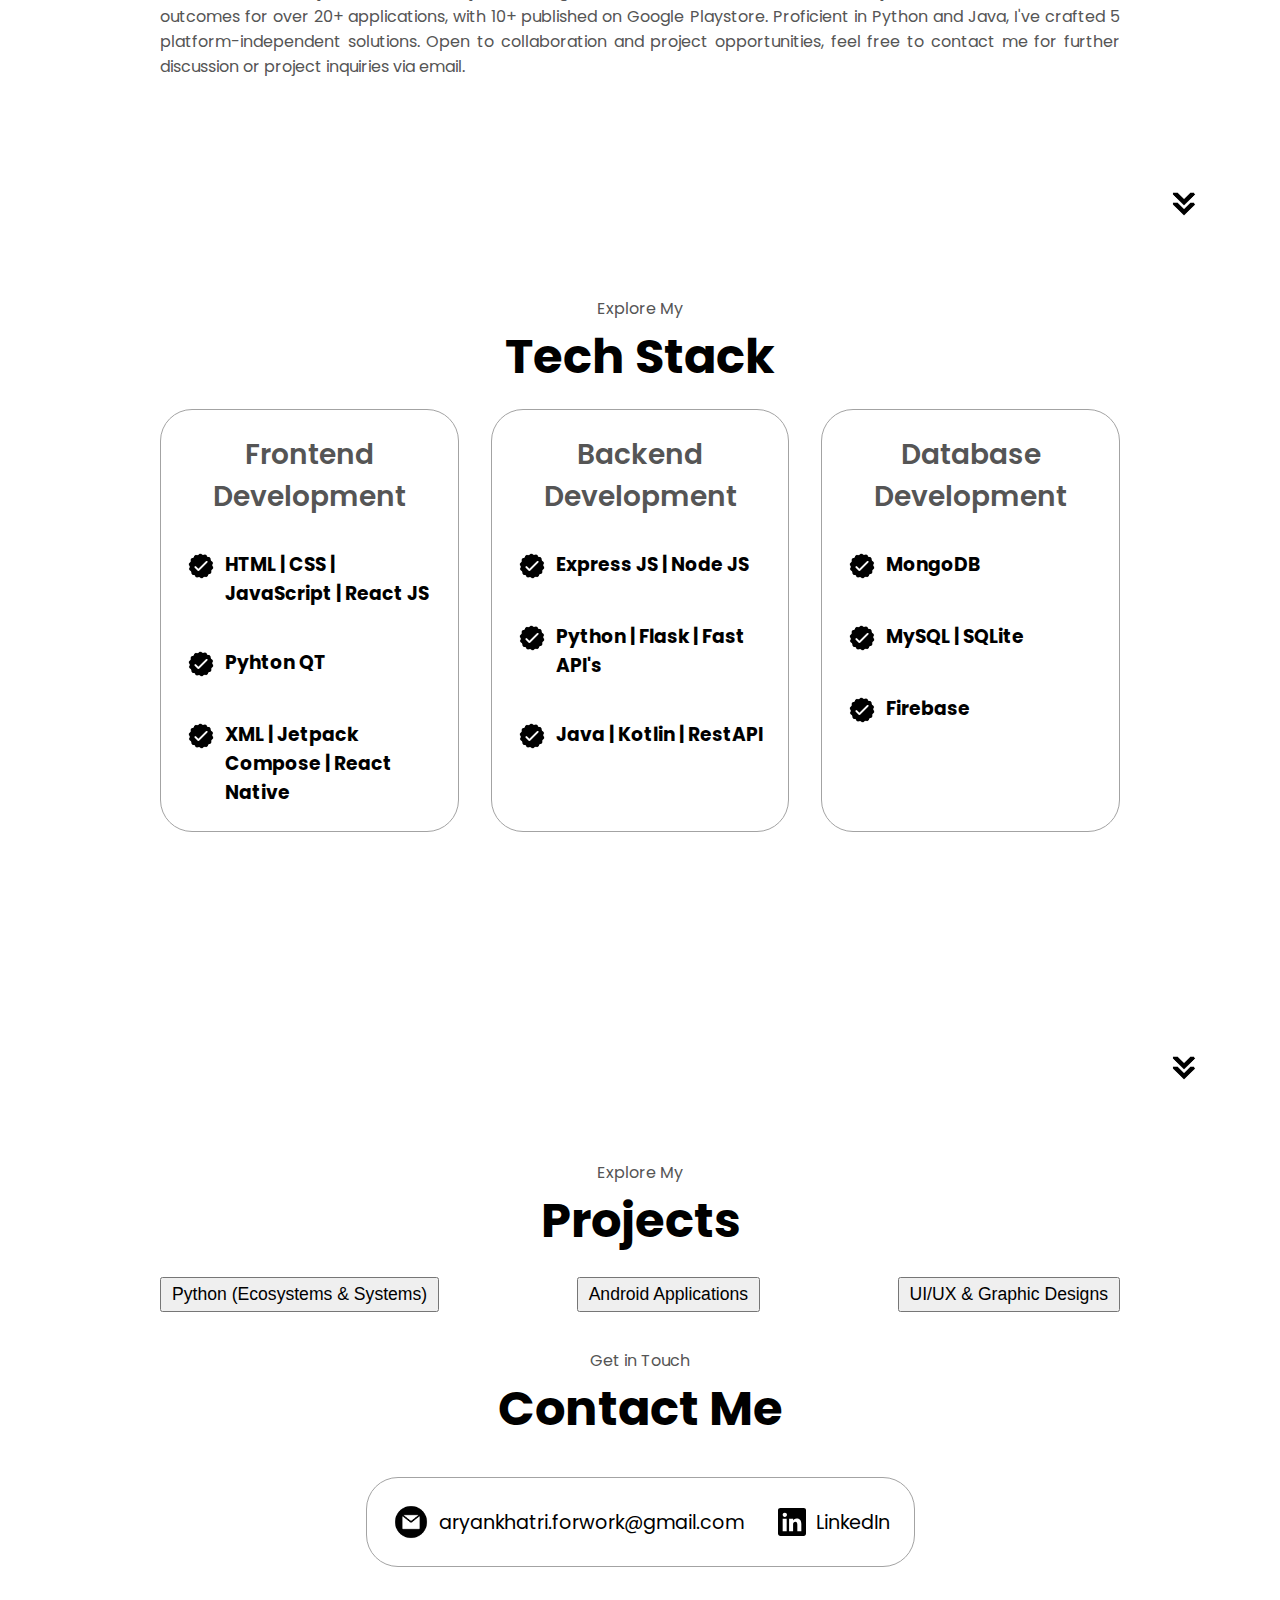
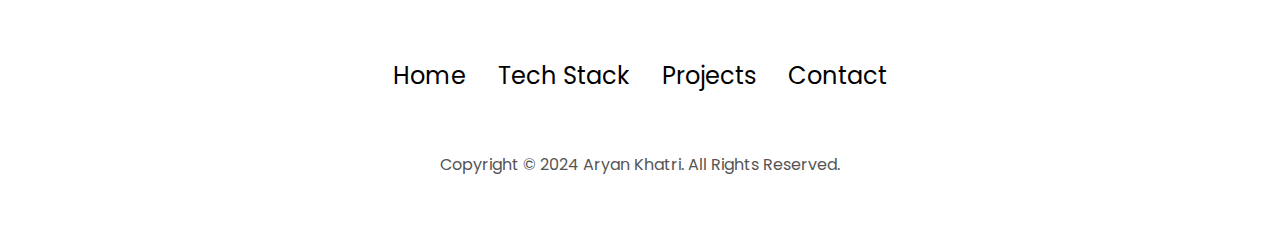
==== commit 0774ce6e: "portfolio" ====
--- a/index.html
+++ b/index.html
@@ -203,17 +203,17 @@
                   class="icon"
                 />
                 <div>
-                  <h3>Python</h3>
-                </div>
-              </article>
-              <article>
-                <img
-                  src="./assets/checkmark.png"
-                  alt="Experience icon"
-                  class="icon"
-                />
-                <div>
-                  <h3>Java | Kotlin</h3>
+                  <h3>Python | Flask | Fast API's</h3>
+                </div>
+              </article>
+              <article>
+                <img
+                  src="./assets/checkmark.png"
+                  alt="Experience icon"
+                  class="icon"
+                />
+                <div>
+                  <h3>Java | Kotlin | RestAPI</h3>
                 </div>
               </article>
             </div>
@@ -238,7 +238,7 @@
                   class="icon"
                 />
                 <div>
-                  <h3>MySQL | SQL</h3>
+                  <h3>MySQL | SQLite</h3>
                 </div>
               </article>
               <article>
@@ -263,6 +263,21 @@
       />
     </section>
 
+    <!-- Projects Section -->
+    <section id="projects">
+      <div class="proj-container">
+        <p>Explore My</p>
+        <h1 class="title">Projects</h1>
+        <div class="head-container" id="head-container">
+          <button class="btn-color-3">Python (Ecosystems & Systems)</button>
+          <button class="btn-color-3">Android Applications</button>
+          <button class="btn-color-3">UI/UX & Graphic Designs</button>
+        </div>
+        <div class="python-projects" id="python-projects"></div>
+      </div>
+    </section>
+
+    <!-- Contact Me Section -->
     <section id="contact">
       <p class="section__text__p1">Get in Touch</p>
       <h1 class="title">Contact Me</h1>
--- a/style.css
+++ b/style.css
@@ -413,20 +413,18 @@
   background: rgb(250, 250, 250);
 }
 
-.project-img {
-  border-radius: 2rem;
-  width: 90%;
-  height: 90%;
-}
-
-.project-title {
-  margin: 1rem;
-  color: black;
-}
-
-.project-btn {
-  color: black;
-  border-color: rgb(163, 163, 163);
+.proj-container {
+  text-align: center;
+}
+.head-container {
+  margin-top: 20px;
+  display: flex;
+  align-items: center;
+  justify-content: space-between;
+}
+.head-container > button {
+  font-size: 1.1rem;
+  padding: 5px 10px;
 }
 
 /* CONTACT */
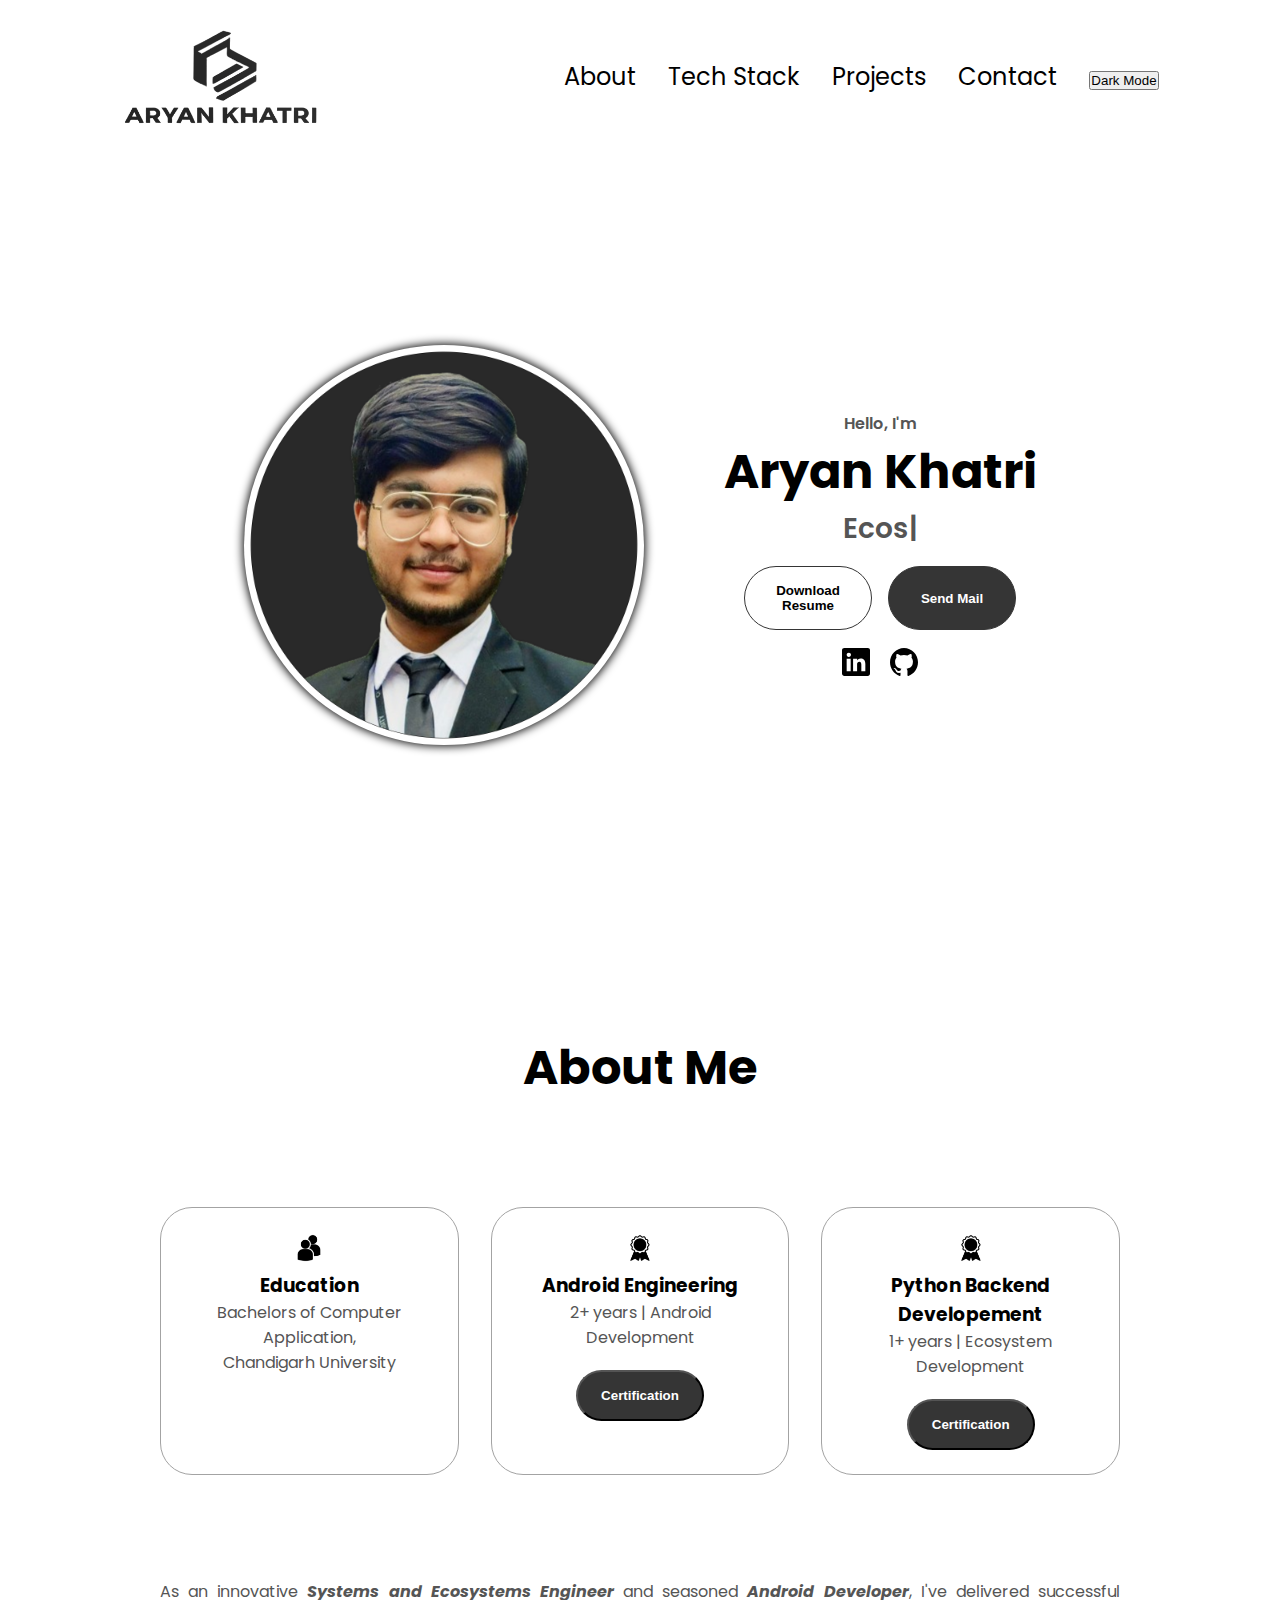
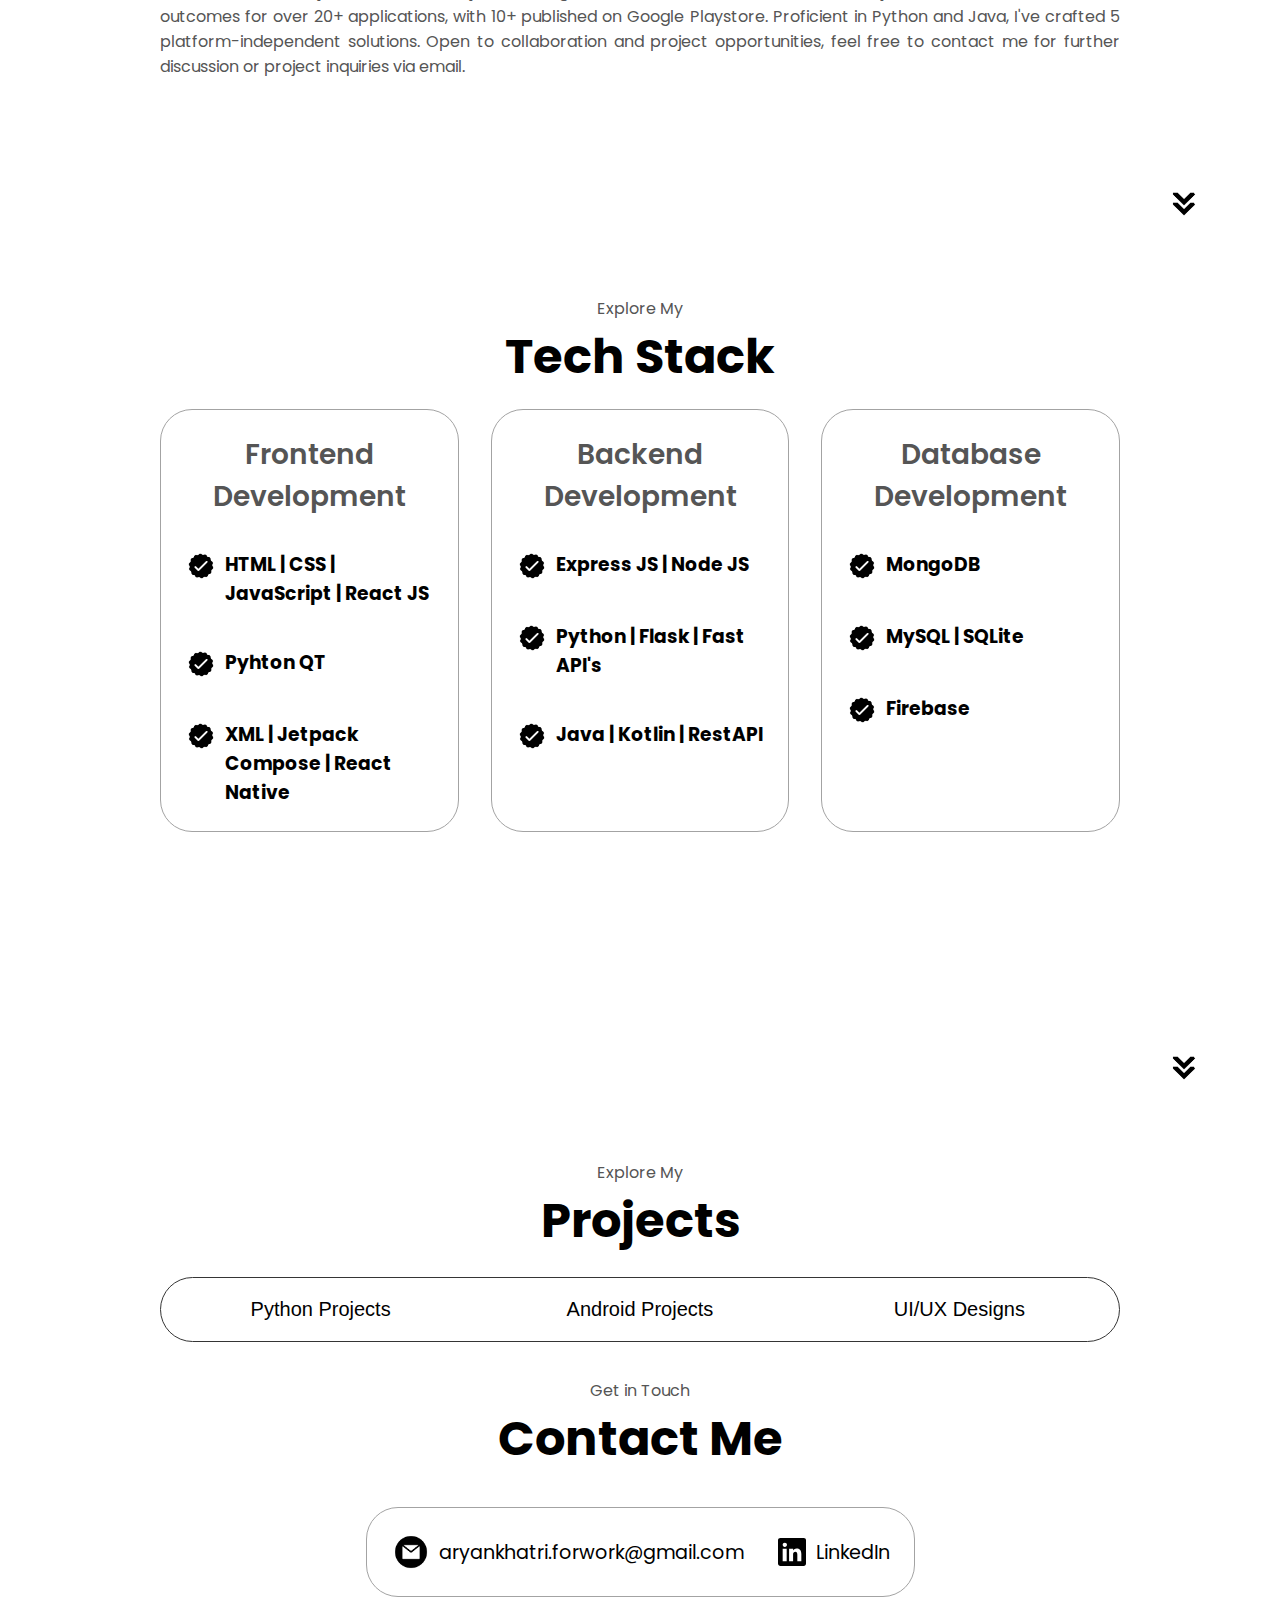
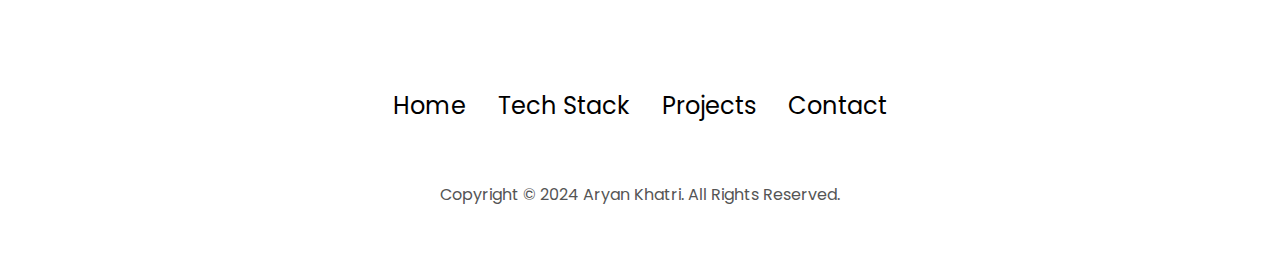
==== commit 70a21cc8: "portfolio" ====
--- a/index.html
+++ b/index.html
@@ -8,7 +8,7 @@
     <link rel="stylesheet" href="/style.css" />
     <link rel="stylesheet" href="/mediaQueries.css" />
   </head>
-  <body>
+  <body class="main-body">
     <div class="scroll-watcher"></div>
     <nav id="desktop-nav">
       <img src="./assets/logo-nav.png" alt="logo" class="logo" />
@@ -18,6 +18,7 @@
           <li><a href="#experience">Tech Stack</a></li>
           <li><a href="#projects">Projects</a></li>
           <li><a href="#contact">Contact</a></li>
+          <li><button id="dark-mode">Dark Mode</button></li>
         </ul>
       </div>
     </nav>
@@ -265,15 +266,23 @@
 
     <!-- Projects Section -->
     <section id="projects">
-      <div class="proj-container">
-        <p>Explore My</p>
+      <div class="container">
+        <p class="section__text__p1">Explore My</p>
         <h1 class="title">Projects</h1>
-        <div class="head-container" id="head-container">
-          <button class="btn-color-3">Python (Ecosystems & Systems)</button>
-          <button class="btn-color-3">Android Applications</button>
-          <button class="btn-color-3">UI/UX & Graphic Designs</button>
-        </div>
-        <div class="python-projects" id="python-projects"></div>
+        <div class="nav-pills">
+          <button id="first-btn" onclick="showProjects('first')">
+            Python Projects
+          </button>
+          <button id="second-btn" onclick="showProjects('second')">
+            Android Projects
+          </button>
+          <button id="third-btn" onclick="showProjects('third')">
+            UI/UX Designs
+          </button>
+        </div>
+        <div id="project-container" class="project-container">
+          <!-- Project cards will be dynamically inserted here -->
+        </div>
       </div>
     </section>
 
--- a/style.css
+++ b/style.css
@@ -407,24 +407,38 @@
 #projects {
   position: relative;
 }
-
-.color-container {
-  border-color: rgb(163, 163, 163);
-  background: rgb(250, 250, 250);
-}
-
-.proj-container {
-  text-align: center;
-}
-.head-container {
-  margin-top: 20px;
+.nav-pills {
   display: flex;
   align-items: center;
   justify-content: space-between;
-}
-.head-container > button {
-  font-size: 1.1rem;
-  padding: 5px 10px;
+  margin-top: 20px;
+  background: transparent;
+  border: rgb(53, 53, 53) 0.1rem solid;
+  border-radius: 50px;
+}
+.nav-pills button {
+  width: 33.33%;
+  background: transparent;
+  border: none;
+  padding: 20px;
+  font-size: 20px;
+  font-weight: 500;
+  text-align: center;
+}
+#first-btn {
+  border-radius: 50px 0 0 50px;
+}
+#second-btn {
+  border-radius: 0;
+  border: 0 1px 0 1px solid #fff;
+}
+#third-btn {
+  border-radius: 0 50px 50px 0;
+}
+.nav-pills > button:hover {
+  background: rgb(53, 53, 53);
+  color: #fff;
+  font-weight: bold;
 }
 
 /* CONTACT */
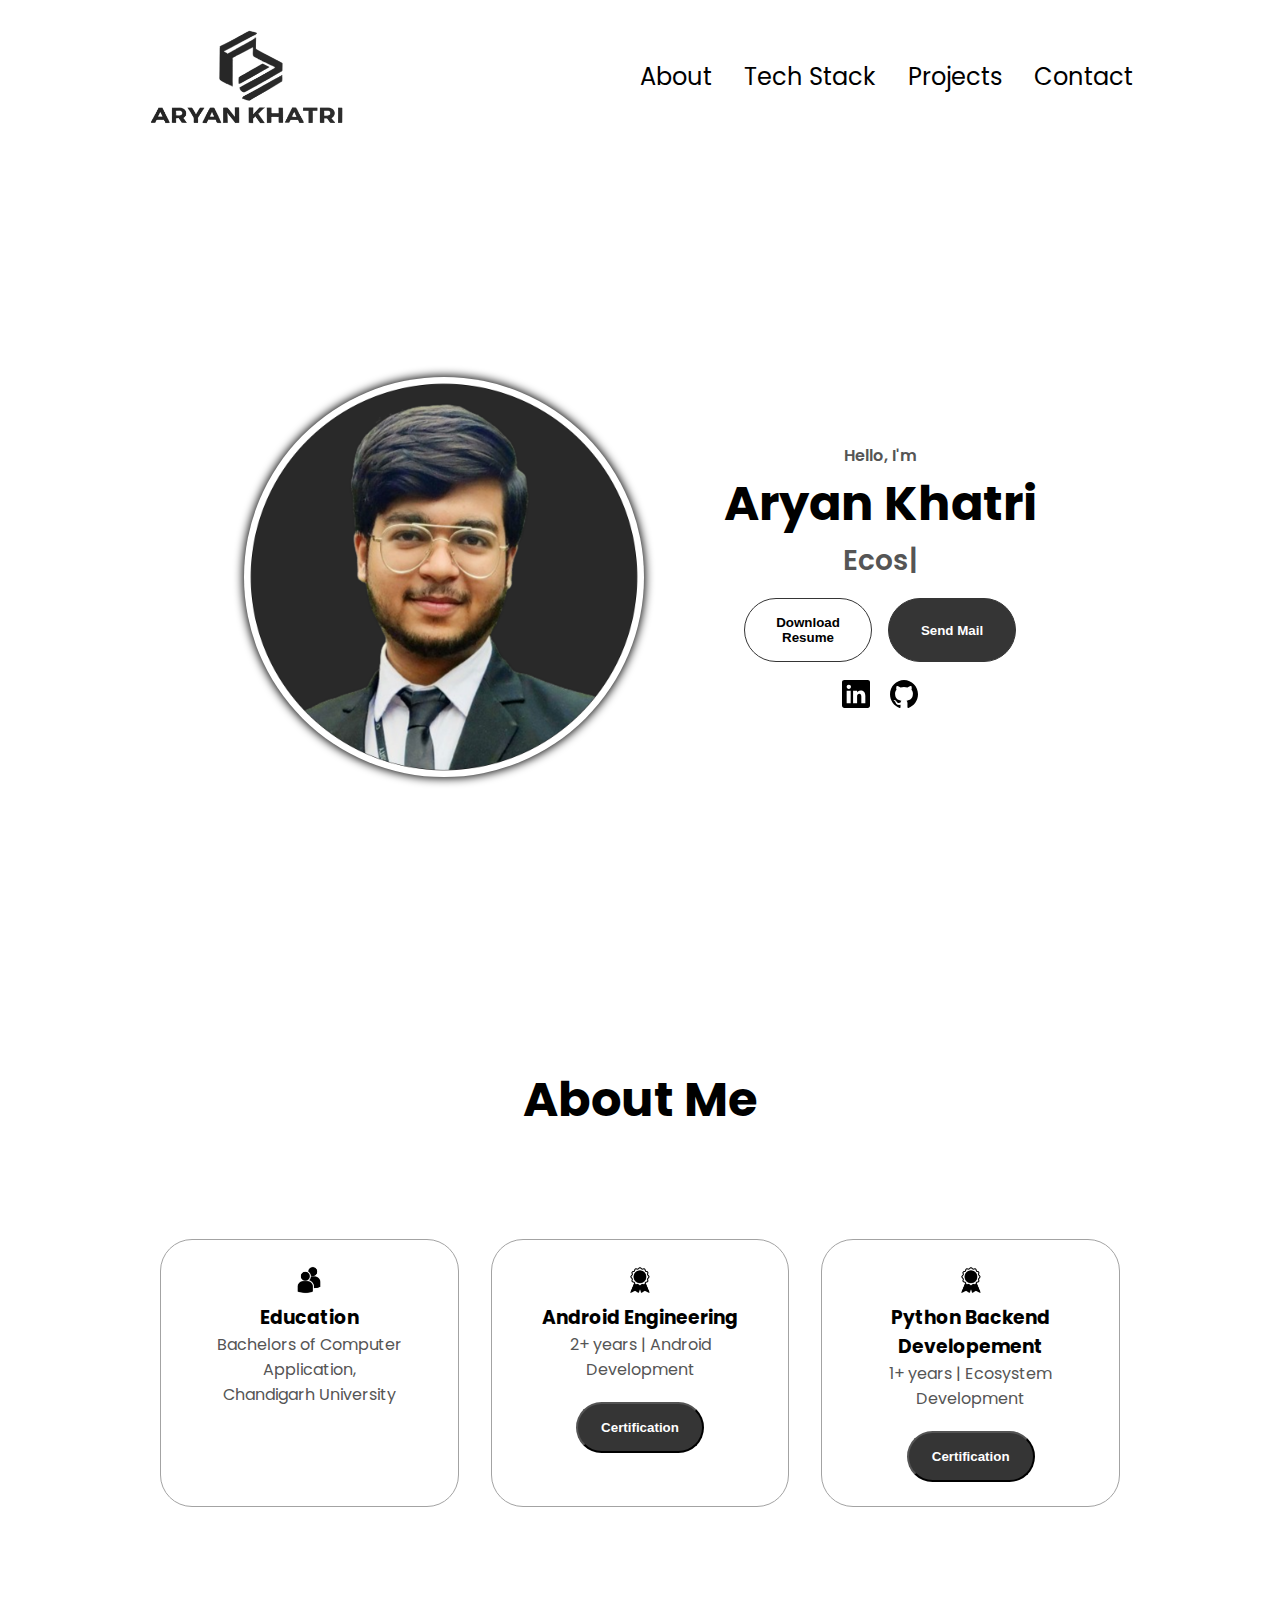
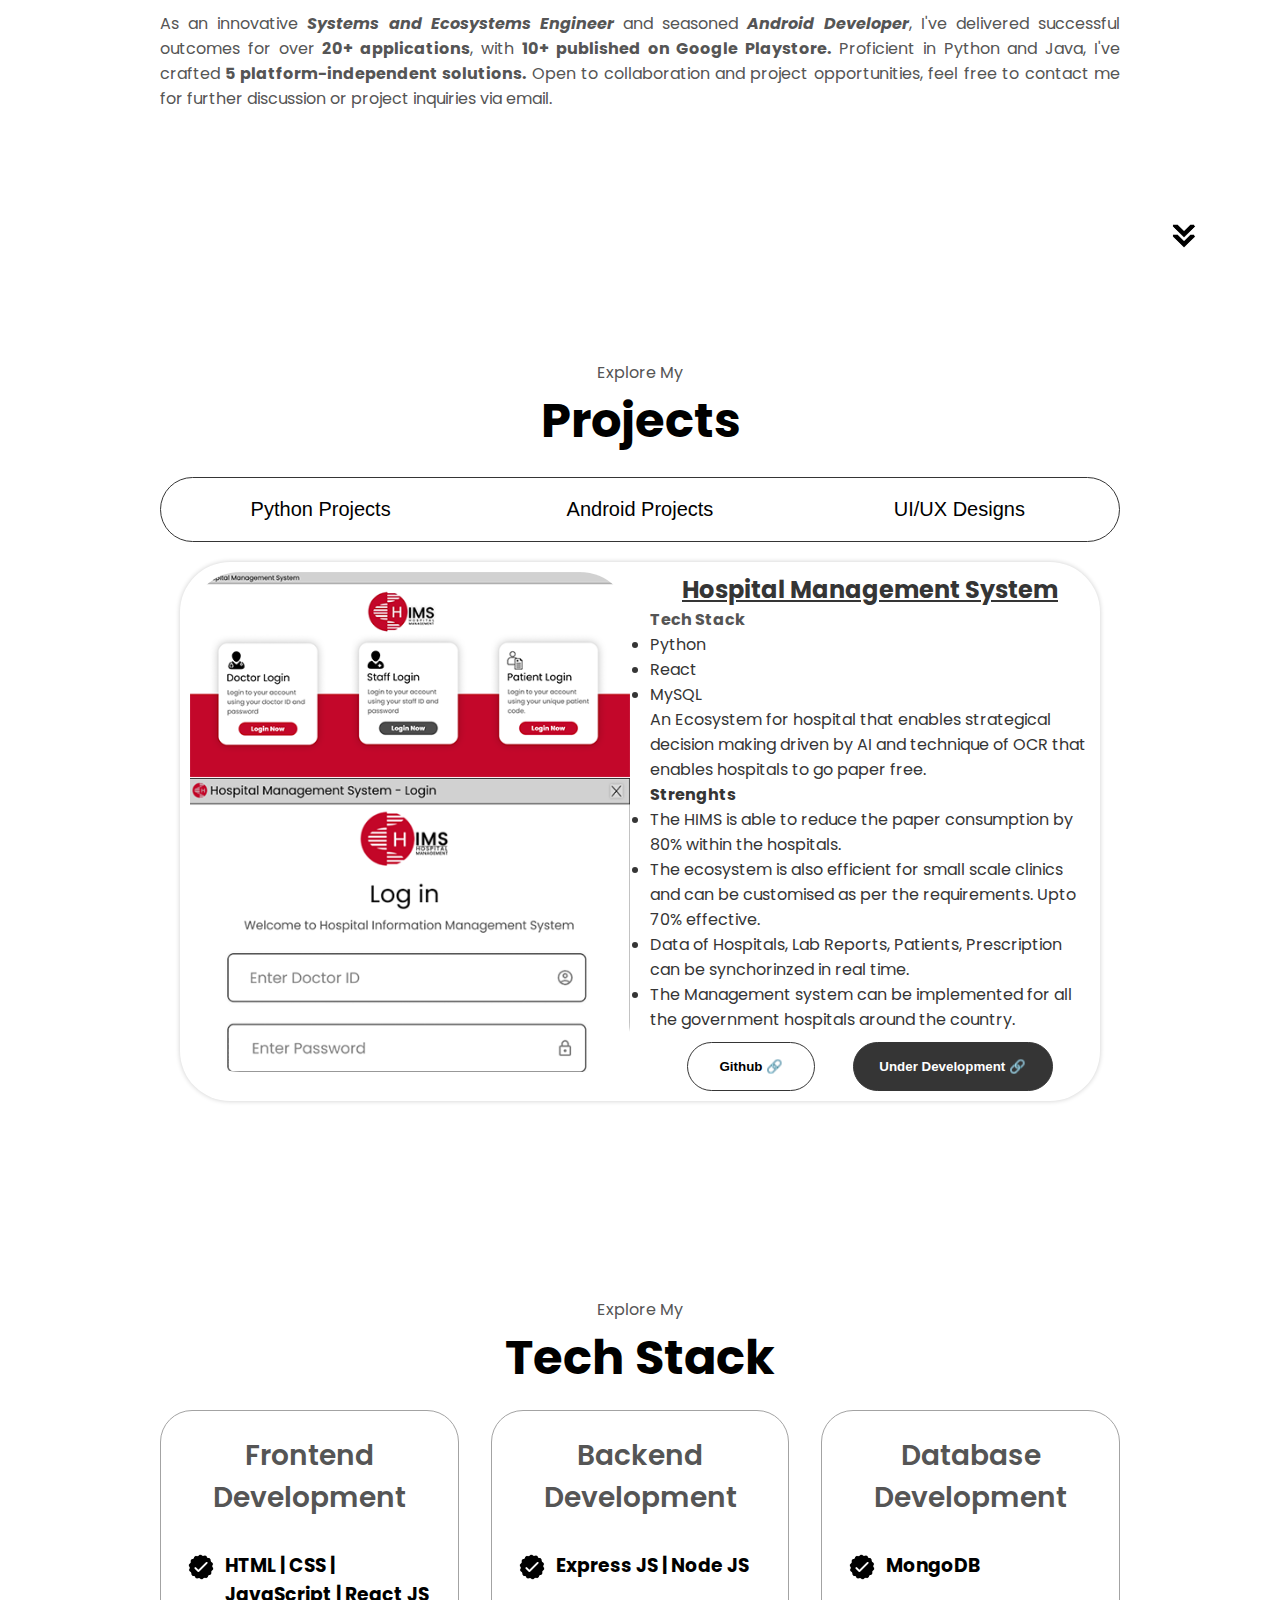
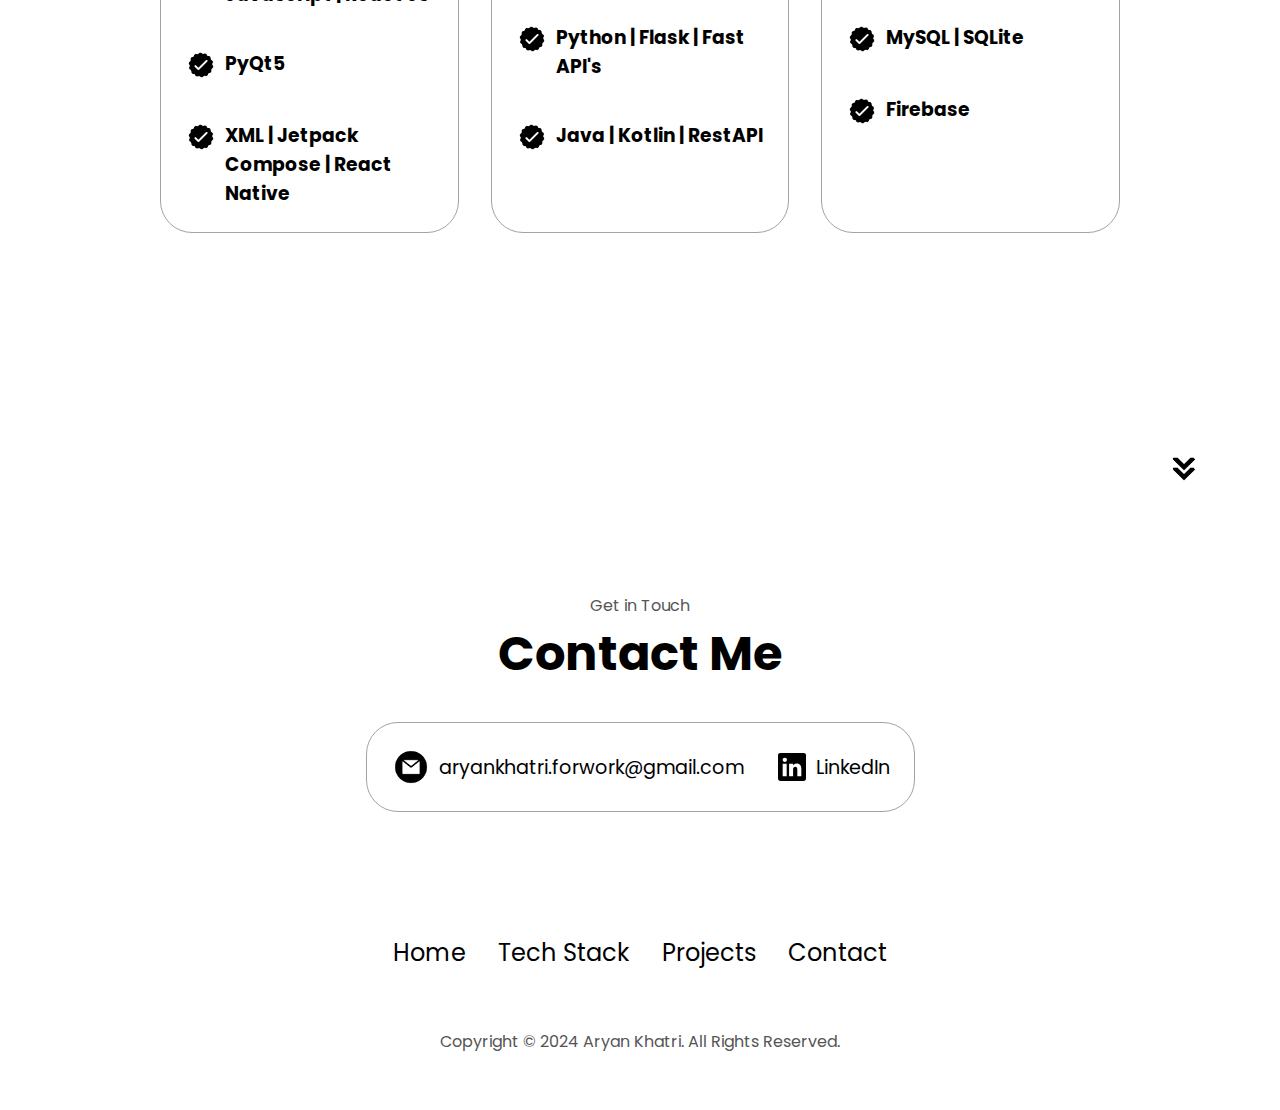
==== commit d7acdfa1: "portfolio" ====
--- a/index.html
+++ b/index.html
@@ -18,7 +18,6 @@
           <li><a href="#experience">Tech Stack</a></li>
           <li><a href="#projects">Projects</a></li>
           <li><a href="#contact">Contact</a></li>
-          <li><button id="dark-mode">Dark Mode</button></li>
         </ul>
       </div>
     </nav>
@@ -127,11 +126,12 @@
               As an innovative
               <em><b>Systems and Ecosystems Engineer</b></em> and seasoned
               <em><b>Android Developer</b></em
-              >, I've delivered successful outcomes for over 20+ applications,
-              with 10+ published on Google Playstore. Proficient in Python and
-              Java, I've crafted 5 platform-independent solutions. Open to
-              collaboration and project opportunities, feel free to contact me
-              for further discussion or project inquiries via email.
+              >, I've delivered successful outcomes for over
+              <b>20+ applications</b>, with
+              <b>10+ published on Google Playstore.</b> Proficient in Python and
+              Java, I've crafted <b>5 platform-independent solutions.</b>
+              Open to collaboration and project opportunities, feel free to
+              contact me for further discussion or project inquiries via email.
             </p>
           </div>
         </div>
@@ -140,10 +140,33 @@
         src="./assets/arrow.png"
         alt="Arrow icon"
         class="icon arrow"
-        onclick="location.href='./#experience'"
+        onclick="location.href='./#projects'"
       />
     </section>
 
+    <!-- Projects Section -->
+    <section id="projects">
+      <div class="container">
+        <p class="section__text__p1">Explore My</p>
+        <h1 class="title">Projects</h1>
+        <div class="nav-pills">
+          <button id="first-btn" onclick="showProjects('first')">
+            Python Projects
+          </button>
+          <button id="second-btn" onclick="showProjects('second')">
+            Android Projects
+          </button>
+          <button id="third-btn" onclick="showProjects('third')">
+            UI/UX Designs
+          </button>
+        </div>
+        <div id="project-container" class="project-container">
+          <!-- Project cards will be dynamically inserted here -->
+        </div>
+      </div>
+    </section>
+
+    <!-- Tech Stack Section -->
     <section id="experience">
       <p class="section__text__p1">Explore My</p>
       <h1 class="title">Tech Stack</h1>
@@ -169,7 +192,7 @@
                   class="icon"
                 />
                 <div>
-                  <h3>Pyhton QT</h3>
+                  <h3>PyQt5</h3>
                 </div>
               </article>
               <article>
@@ -260,30 +283,8 @@
         src="./assets/arrow.png"
         alt="Arrow icon"
         class="icon arrow"
-        onclick="location.href='./#projects'"
+        onclick="location.href='./#contact'"
       />
-    </section>
-
-    <!-- Projects Section -->
-    <section id="projects">
-      <div class="container">
-        <p class="section__text__p1">Explore My</p>
-        <h1 class="title">Projects</h1>
-        <div class="nav-pills">
-          <button id="first-btn" onclick="showProjects('first')">
-            Python Projects
-          </button>
-          <button id="second-btn" onclick="showProjects('second')">
-            Android Projects
-          </button>
-          <button id="third-btn" onclick="showProjects('third')">
-            UI/UX Designs
-          </button>
-        </div>
-        <div id="project-container" class="project-container">
-          <!-- Project cards will be dynamically inserted here -->
-        </div>
-      </div>
     </section>
 
     <!-- Contact Me Section -->
--- a/style.css
+++ b/style.css
@@ -171,7 +171,7 @@
 section {
   padding-top: 4vh;
   height: 96vh;
-  margin: 0 10rem;
+  margin: 2rem 10rem;
   box-sizing: border-box;
   min-height: fit-content;
 }
@@ -367,6 +367,7 @@
 /* EXPERIENCE SECTION */
 
 #experience {
+  margin-top: 10rem;
   position: relative;
 }
 
@@ -435,10 +436,66 @@
 #third-btn {
   border-radius: 0 50px 50px 0;
 }
-.nav-pills > button:hover {
+.nav-pills > button:hover,
+.nav-pills > button:focus {
   background: rgb(53, 53, 53);
   color: #fff;
   font-weight: bold;
+}
+.project-container {
+  margin: 20px;
+}
+.project-sub-container {
+  display: flex;
+  box-shadow: 0 0 5px rgba(0, 0, 0, 0.2);
+  border-radius: 50px;
+}
+.project-image {
+  width: 100%;
+  height: 500px;
+  overflow: hidden;
+  margin: 10px;
+  border-radius: 50px;
+  object-fit: cover;
+}
+.project-image > img {
+  width: 100%;
+}
+.project-info {
+  margin: 10px;
+  /* background: green; */
+  width: 100%;
+  color: rgb(53, 53, 53);
+}
+.project-info > h2 {
+  text-align: center;
+  text-decoration: underline;
+}
+.project-info > p {
+  text-align: justify;
+}
+.project-btns {
+  display: flex;
+  align-items: center;
+  justify-content: space-evenly;
+  margin-top: 10px;
+}
+#project-btn {
+  width: 200px;
+}
+.scroll-image {
+  transition: transform 5s linear; /* Smooth transition for the scrolling effect */
+}
+.scroll-image:hover {
+  animation: scrollAnimation 5s linear infinite;
+}
+@keyframes scrollAnimation {
+  0% {
+    transform: translateY(0);
+  }
+  100% {
+    transform: translateY(-100%);
+  }
 }
 
 /* CONTACT */
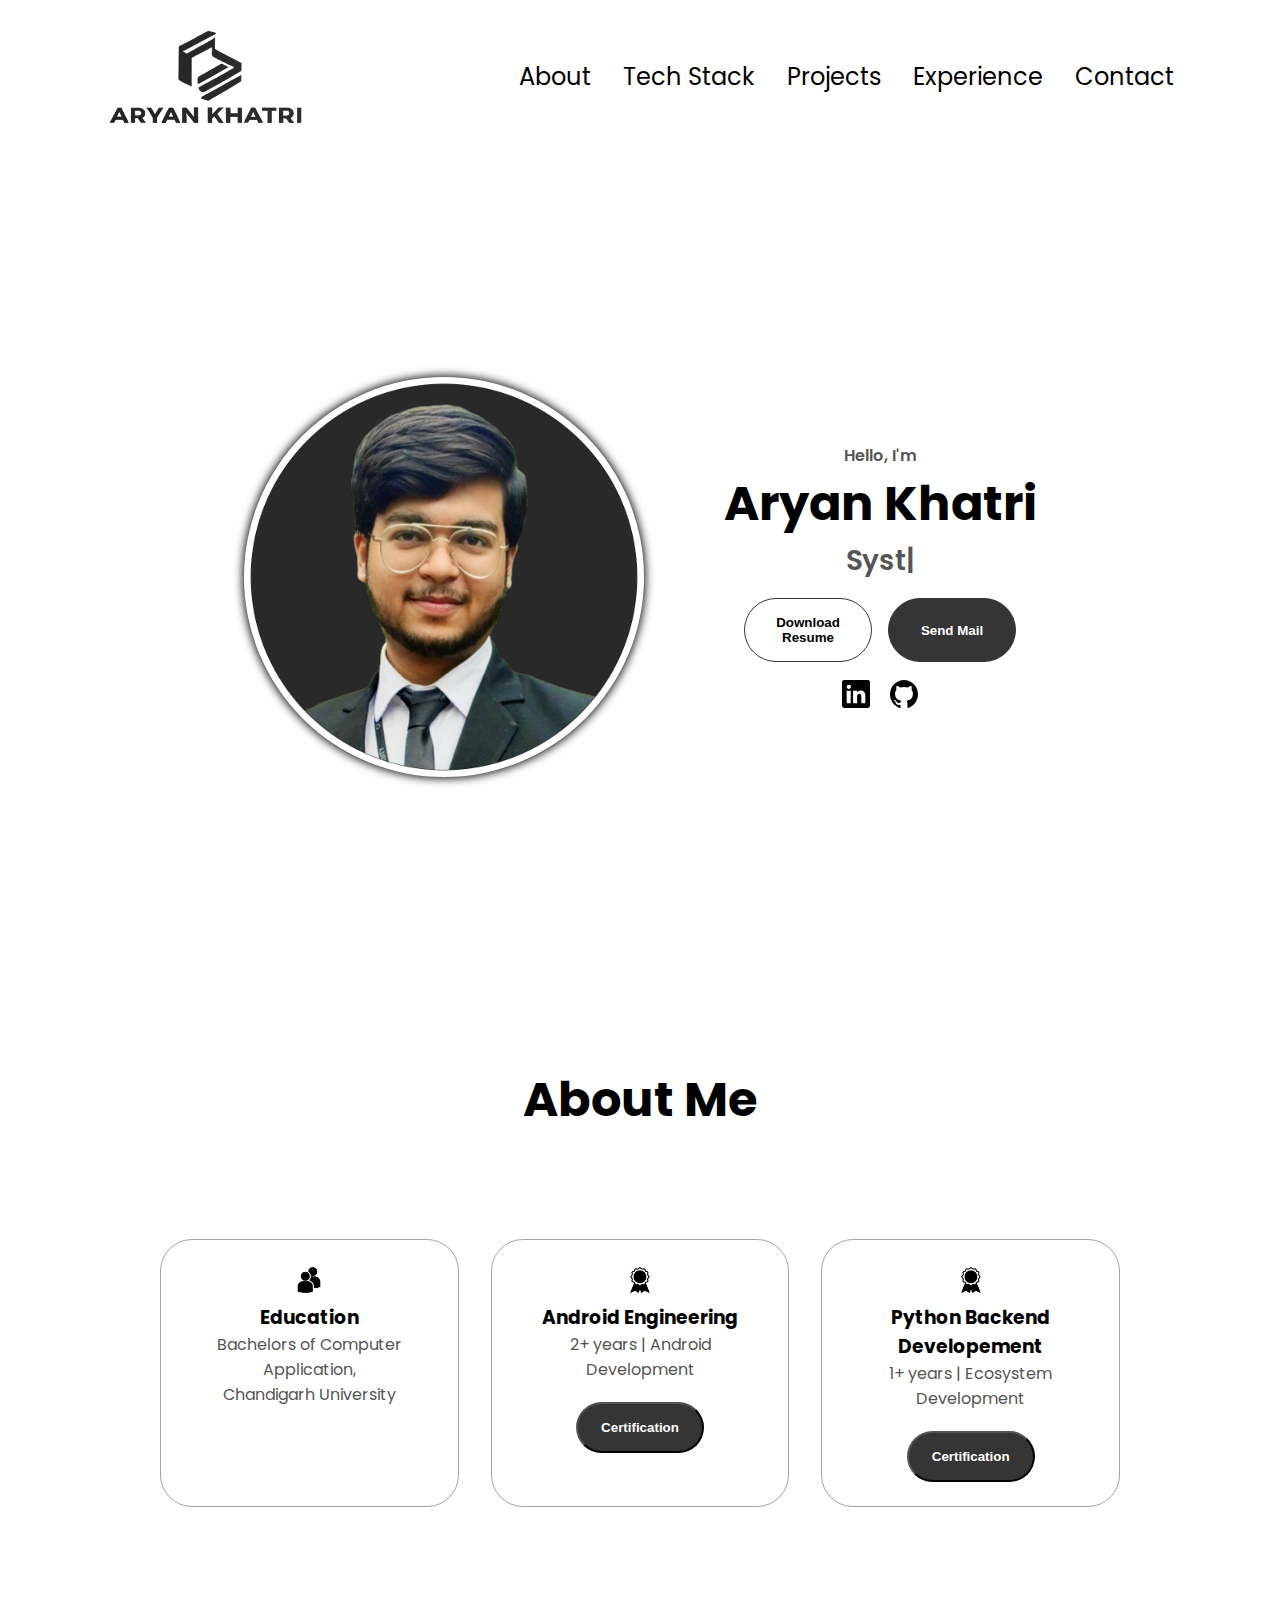
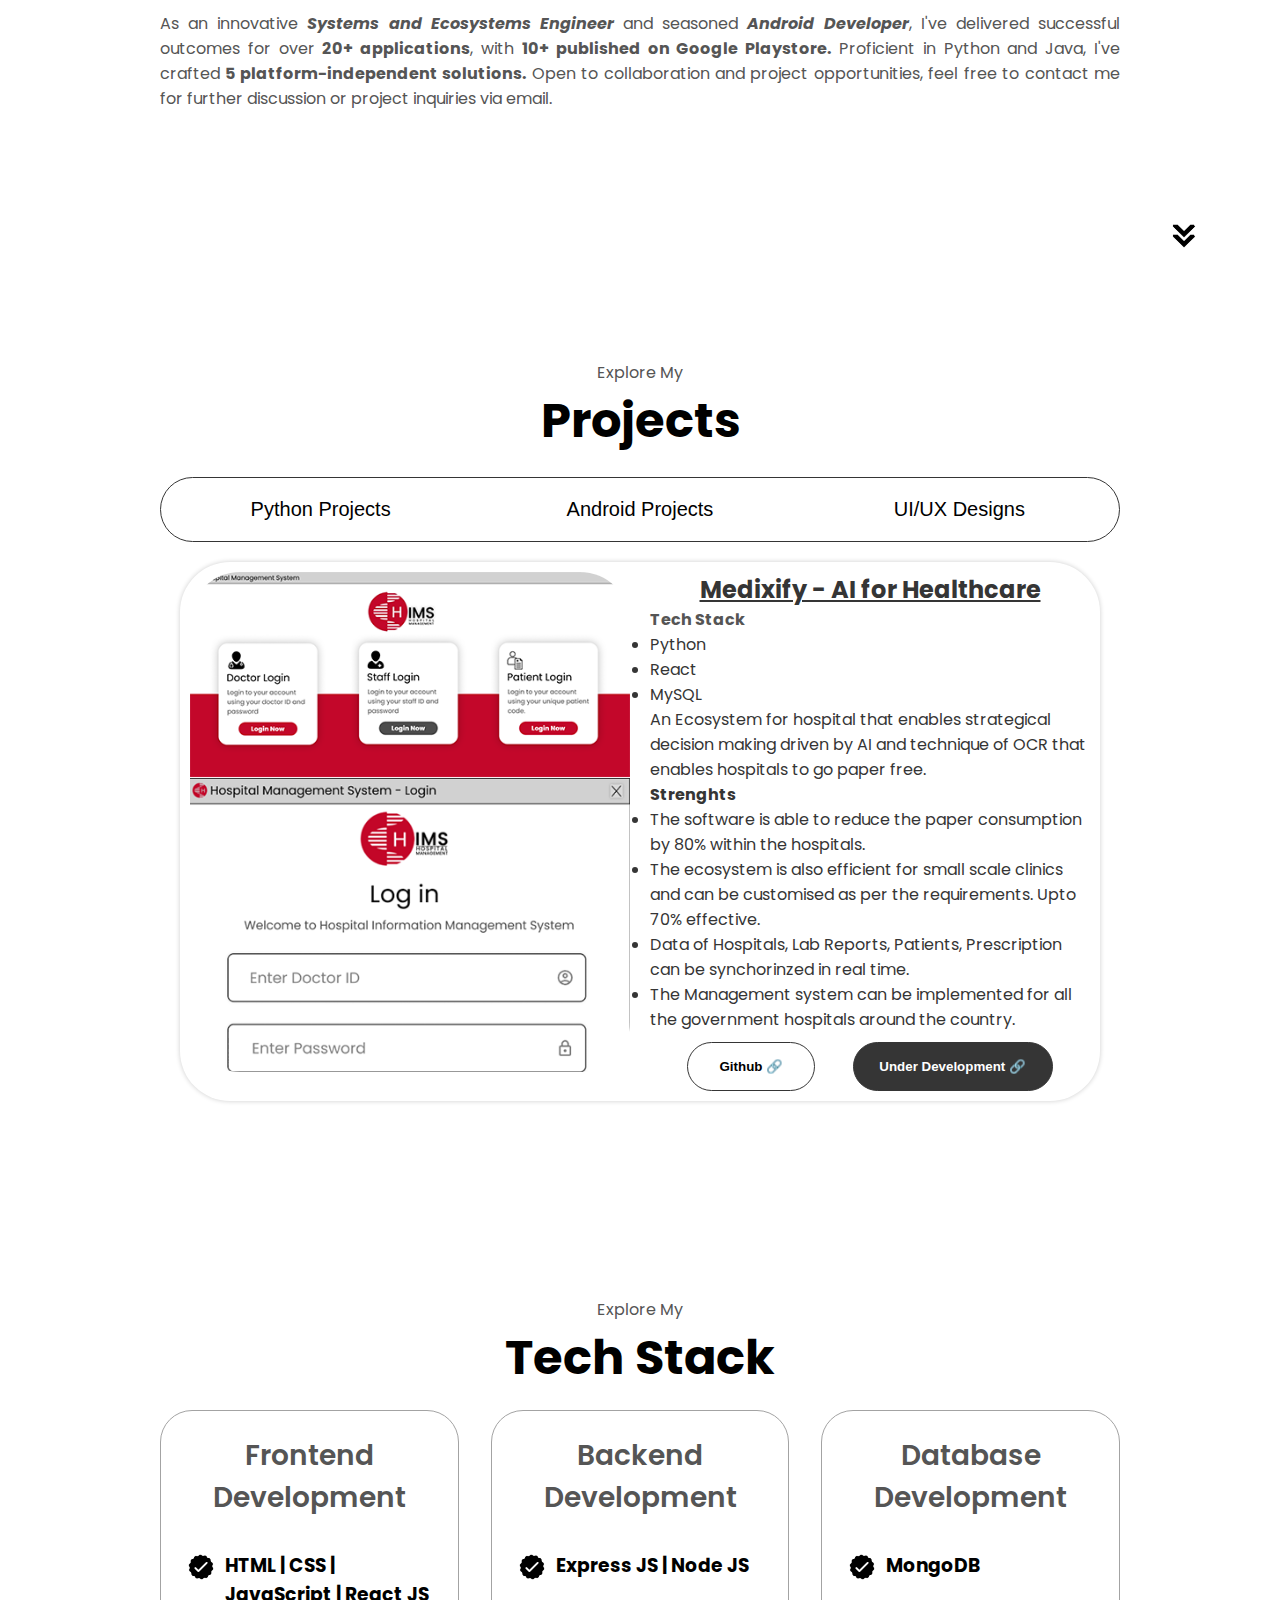
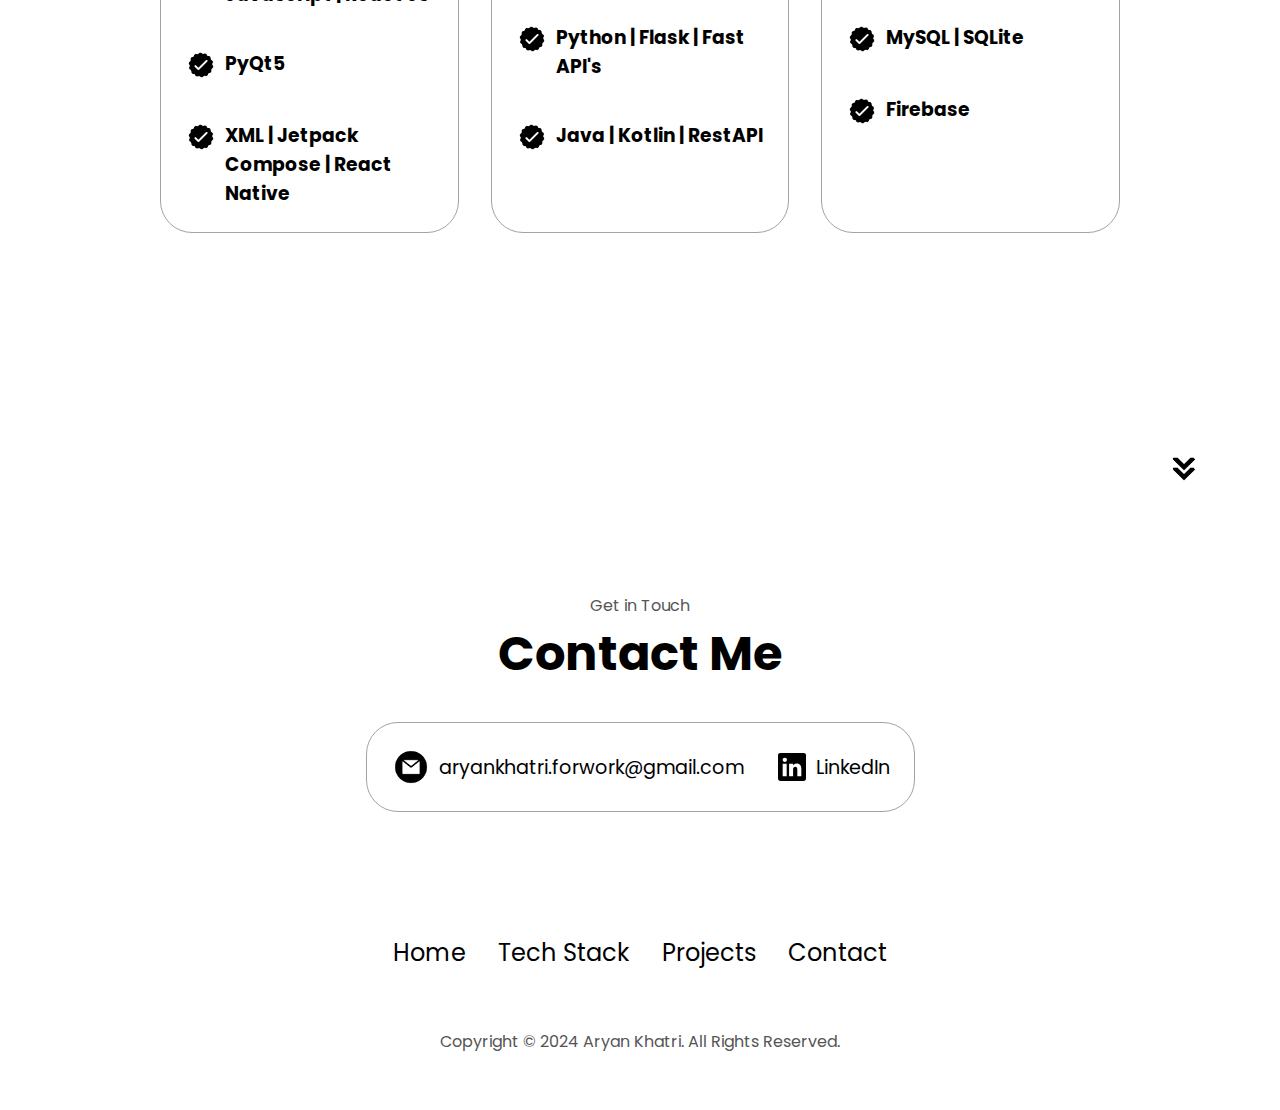
==== commit f895e038: "modifications" ====
--- a/index.html
+++ b/index.html
@@ -17,6 +17,7 @@
           <li><a href="#about">About</a></li>
           <li><a href="#experience">Tech Stack</a></li>
           <li><a href="#projects">Projects</a></li>
+          <li><a href="#tech-stack">Experience</a></li>
           <li><a href="#contact">Contact</a></li>
         </ul>
       </div>
@@ -32,6 +33,7 @@
         <div class="menu-links">
           <li><a href="#about" onclick="toggleMenu()">About</a></li>
           <li><a href="#experience" onclick="toggleMenu()">Teck Stack</a></li>
+          <li><a href="#tech-stack" onclick="toggleMenu()">Experience</a></li>
           <li><a href="#projects" onclick="toggleMenu()">Projects</a></li>
           <li><a href="#contact" onclick="toggleMenu()">Contact</a></li>
         </div>
@@ -140,9 +142,20 @@
         src="./assets/arrow.png"
         alt="Arrow icon"
         class="icon arrow"
-        onclick="location.href='./#projects'"
+        onclick="location.href='./#tech-stack'"
       />
     </section>
+
+    <!-- Experience Section
+    <section id="tech-stack">
+      <div class="container">
+        <p class="section__text__p1">Learn about my</p>
+        <h1 class="title">Experience</h1>
+      </div>
+      <div class="experienceContainer">
+        <div class="outter"></div>
+      </div>
+    </section> -->
 
     <!-- Projects Section -->
     <section id="projects">
--- a/mediaQueries.css
+++ b/mediaQueries.css
@@ -100,4 +100,36 @@
   .text-container {
     text-align: justify;
   }
+
+  /* Project Section */
+
+  .project-container {
+    margin: 20px;
+  }
+  .project-sub-container {
+    display: block;
+    box-shadow: 0 0 5px rgba(0, 0, 0, 0.2);
+    border-radius: 20px;
+    overflow: hidden;
+  }
+  .project-image {
+    width: auto;
+    height: 200px;
+    overflow: hidden;
+    margin: 5px;
+    border-radius: 20px;
+    border: 1px solid rgb(53, 53, 53);
+    object-fit: contain;
+  }
+  .project-info {
+    margin: 10px;
+    text-align: justify;
+    width: auto;
+    color: rgb(53, 53, 53);
+  }
+  .project-btns {
+    display: block;
+    text-align: center;
+    margin-top: 10px;
+  }
 }
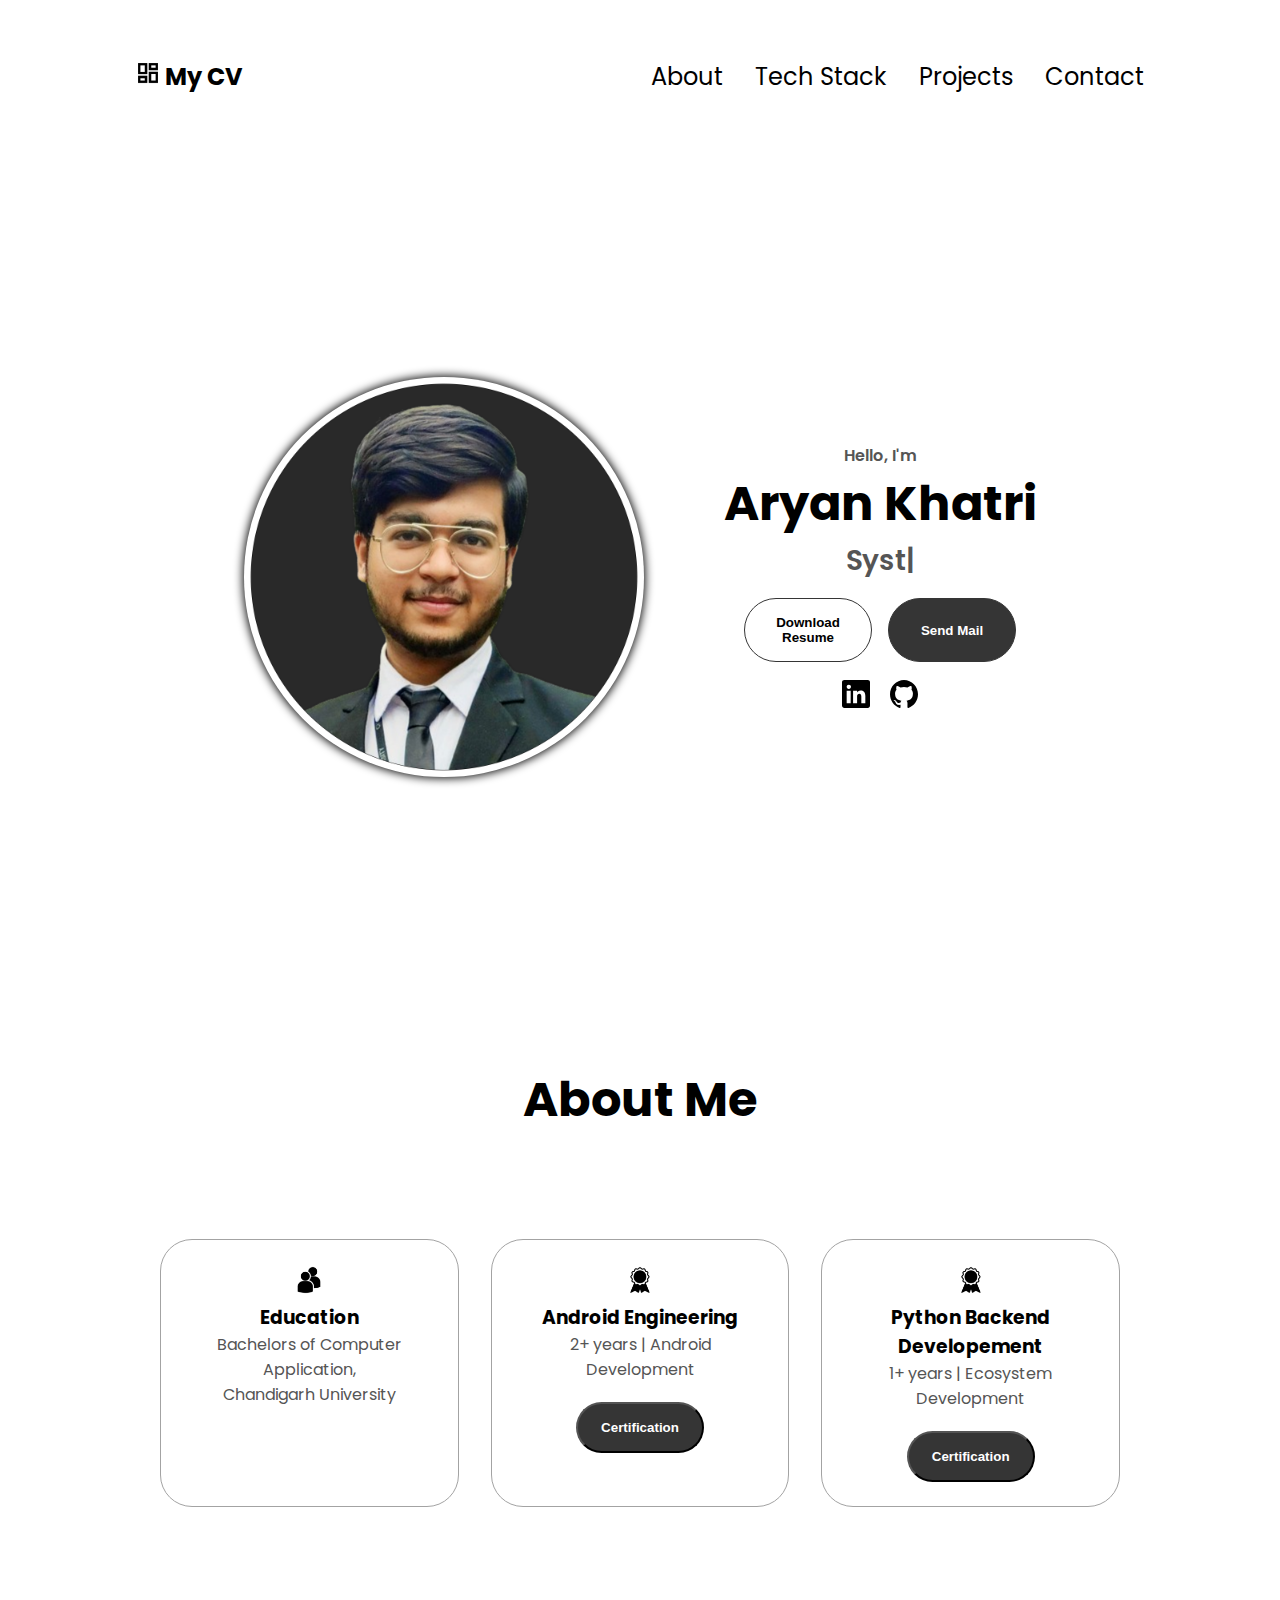
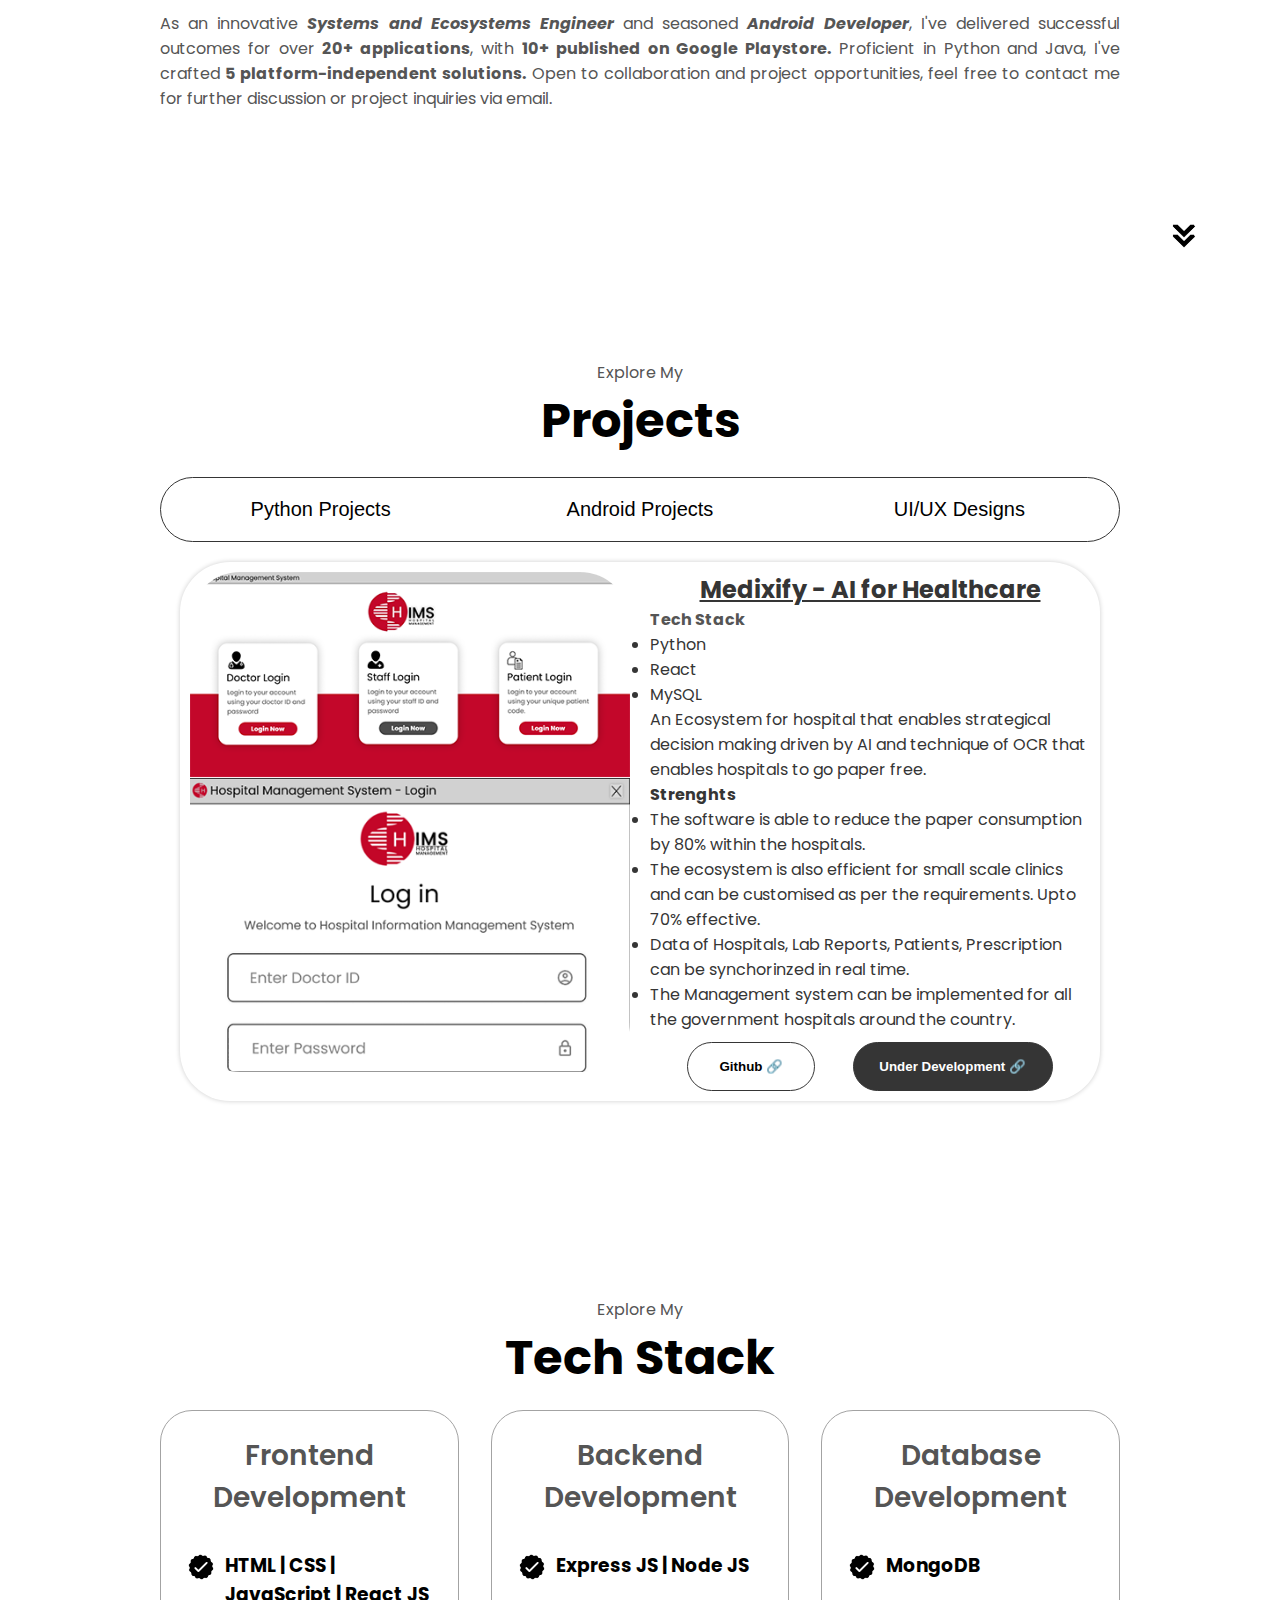
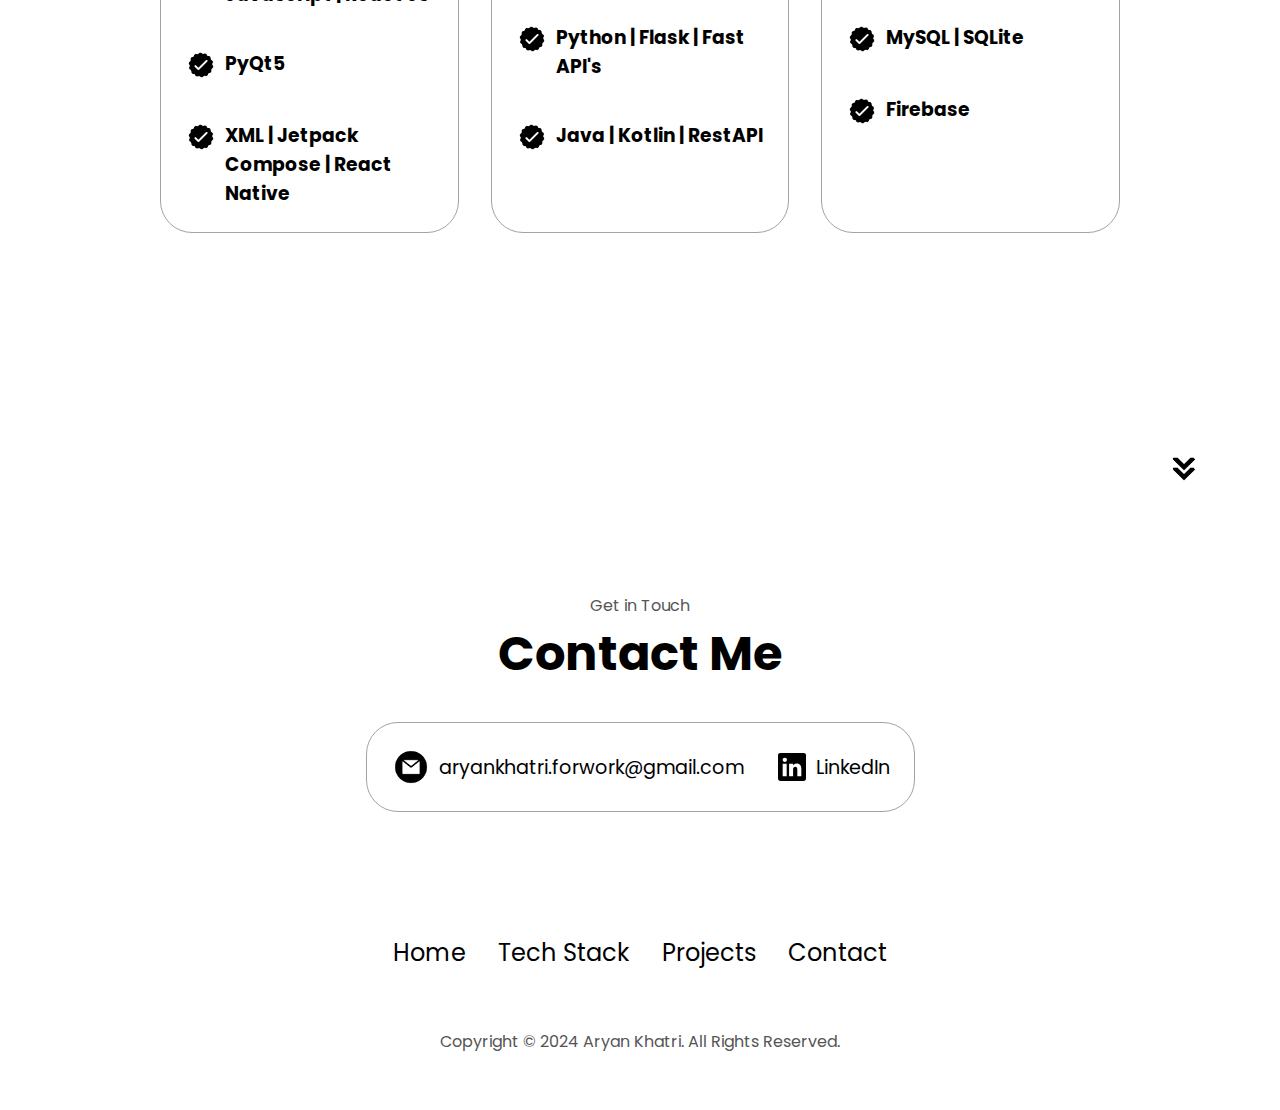
==== commit b185ce36: "modifications" ====
--- a/index.html
+++ b/index.html
@@ -11,19 +11,25 @@
   <body class="main-body">
     <div class="scroll-watcher"></div>
     <nav id="desktop-nav">
-      <img src="./assets/logo-nav.png" alt="logo" class="logo" />
+      <!-- <img src="./assets/logo-nav.png" alt="logo" class="logo" /> -->
+      <h2 style="font-weight: bolder">
+        <img src="./assets/my-cv-icon.png" alt="icon" width="10%" /> My CV
+      </h2>
       <div>
         <ul class="nav-links">
           <li><a href="#about">About</a></li>
           <li><a href="#experience">Tech Stack</a></li>
           <li><a href="#projects">Projects</a></li>
-          <li><a href="#tech-stack">Experience</a></li>
+          <!-- <li><a href="#tech-stack">Experience</a></li> -->
           <li><a href="#contact">Contact</a></li>
         </ul>
       </div>
     </nav>
     <nav id="hamburger-nav">
-      <a href=""><img src="./assets/logo-nav.png" alt="logo" width="30%" /></a>
+      <!-- <a href=""><img src="./assets/logo-nav.png" alt="logo" width="30%" /></a> -->
+      <h2 style="font-weight: bolder">
+        <img src="./assets/my-cv-icon.png" alt="icon" width="10%" /> My CV
+      </h2>
       <div class="hamburger-menu">
         <div class="hamburger-icon" onclick="toggleMenu()">
           <span></span>
@@ -33,7 +39,7 @@
         <div class="menu-links">
           <li><a href="#about" onclick="toggleMenu()">About</a></li>
           <li><a href="#experience" onclick="toggleMenu()">Teck Stack</a></li>
-          <li><a href="#tech-stack" onclick="toggleMenu()">Experience</a></li>
+          <!-- <li><a href="#tech-stack" onclick="toggleMenu()">Experience</a></li> -->
           <li><a href="#projects" onclick="toggleMenu()">Projects</a></li>
           <li><a href="#contact" onclick="toggleMenu()">Contact</a></li>
         </div>
@@ -51,7 +57,7 @@
         <div class="btn-container">
           <button
             class="btn btn-color-2"
-            onclick="window.open('./assets/resume.pdf')"
+            onclick="window.open('./assets/aryan-khatri-resume.pdf')"
           >
             Download Resume
           </button>
